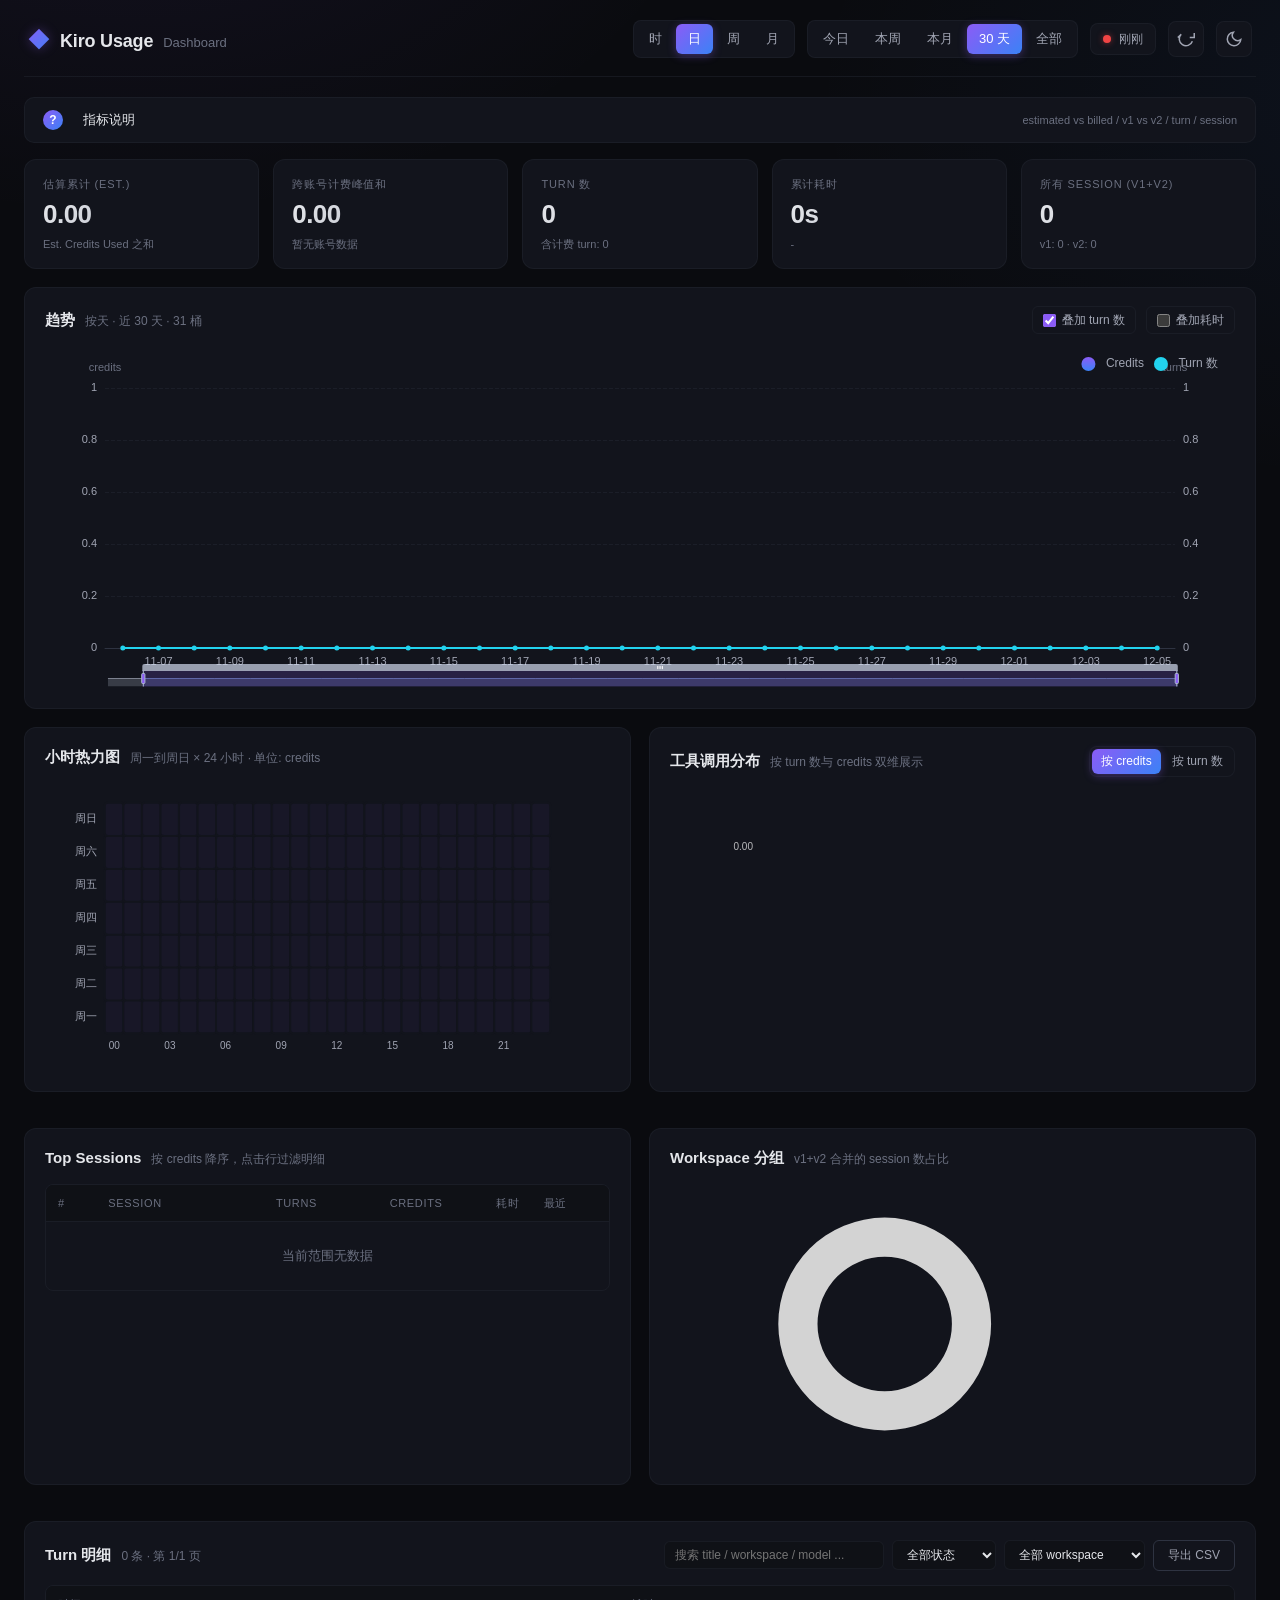
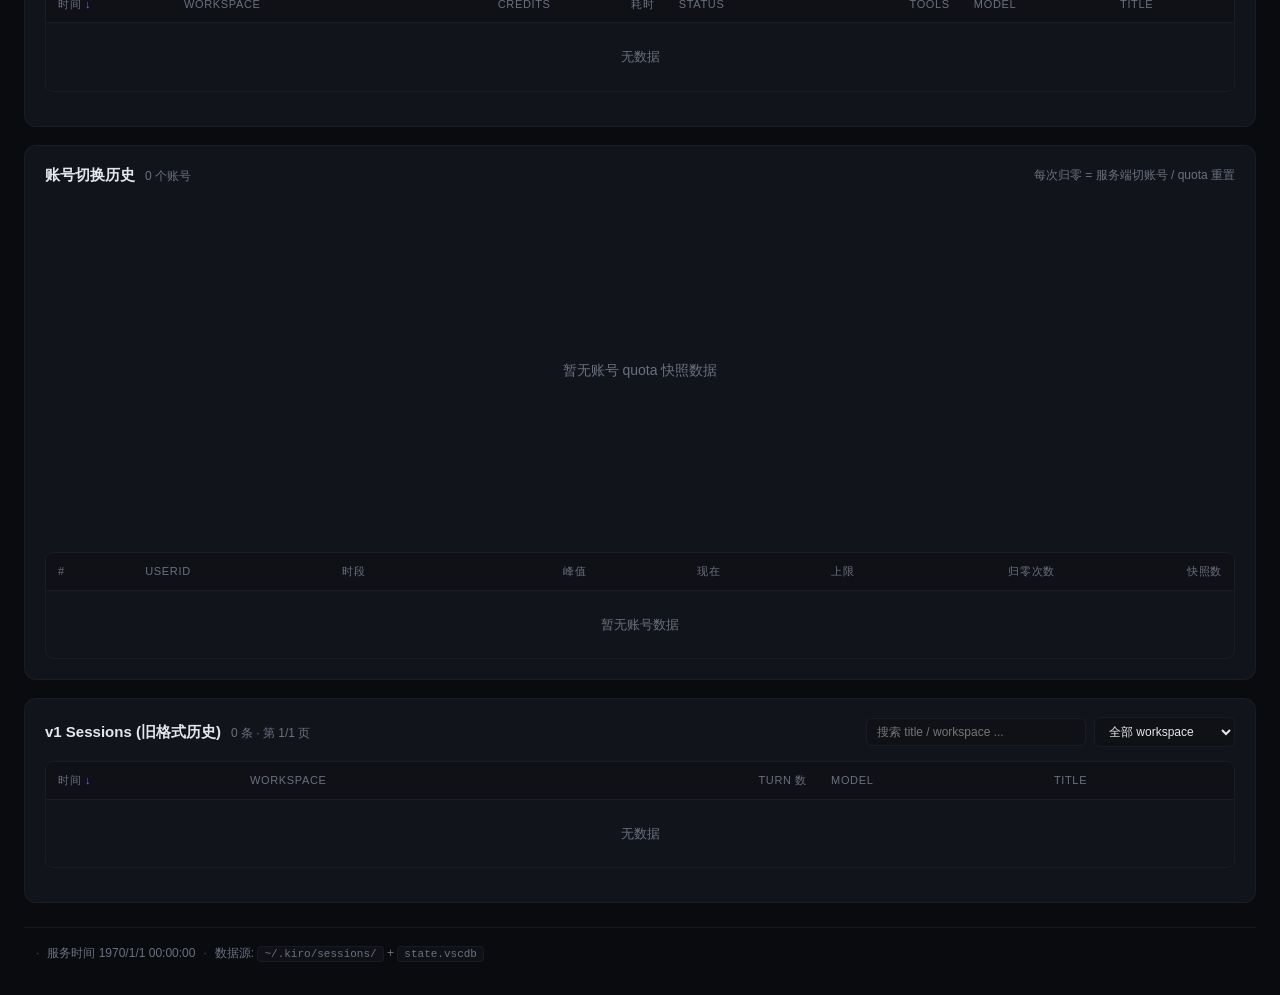
==== ui/index.html @ 7642a9c2 "feat: add Rust + Tauri v2 desktop version src-tauri/: full Rust implementation. 3 scanners (v2_turns" ====
<!DOCTYPE html>
<html lang="zh-CN" data-theme="dark">
<head>
  <meta charset="UTF-8" />
  <meta name="viewport" content="width=device-width, initial-scale=1.0" />
  <title>Kiro Usage Dashboard</title>
  <link rel="stylesheet" href="style.css" />
  <!-- ECharts 从本地加载（打包后跟随 exe 分发，完全离线可用） -->
  <script src="echarts.min.js"></script>
</head>
<body>

<!-- ============ 顶部工具栏 ============ -->
<header class="topbar">
  <div class="brand">
    <span class="brand-logo">◆</span>
    <span class="brand-title">Kiro Usage</span>
    <span class="brand-sub">Dashboard</span>
  </div>

  <div class="topbar-controls">
    <!-- 时间粒度 -->
    <div class="seg" role="tablist" aria-label="时间粒度">
      <button class="seg-btn" data-gran="hour">时</button>
      <button class="seg-btn active" data-gran="day">日</button>
      <button class="seg-btn" data-gran="week">周</button>
      <button class="seg-btn" data-gran="month">月</button>
    </div>

    <!-- 时间范围 -->
    <div class="seg" role="tablist" aria-label="时间范围">
      <button class="seg-btn" data-range="today">今日</button>
      <button class="seg-btn" data-range="week">本周</button>
      <button class="seg-btn" data-range="month">本月</button>
      <button class="seg-btn active" data-range="30d">30 天</button>
      <button class="seg-btn" data-range="all">全部</button>
    </div>

    <!-- 实时状态 -->
    <div class="live-indicator" id="live-indicator" title="服务在实时刷新数据">
      <span class="live-dot"></span>
      <span class="live-text" id="live-text">刚刚</span>
    </div>

    <button class="icon-btn" id="btn-refresh" title="立即刷新">
      <svg viewBox="0 0 24 24" width="18" height="18" fill="none" stroke="currentColor" stroke-width="2">
        <polyline points="23 4 23 10 17 10"></polyline>
        <path d="M20.49 15A9 9 0 1 1 5.64 5.64L1 10"></path>
      </svg>
    </button>

    <button class="icon-btn" id="btn-theme" title="切换主题">
      <svg viewBox="0 0 24 24" width="18" height="18" fill="none" stroke="currentColor" stroke-width="2">
        <path d="M21 12.79A9 9 0 1 1 11.21 3 7 7 0 0 0 21 12.79z"></path>
      </svg>
    </button>
  </div>
</header>

<!-- 全局筛选提示条：点击图表联动时显示 -->
<div class="filter-bar hidden" id="filter-bar">
  <span class="filter-label">已筛选：</span>
  <span class="filter-value" id="filter-value"></span>
  <button class="filter-clear" id="filter-clear">清除</button>
</div>

<!-- ============ 指标说明（可折叠）============ -->
<details class="glossary">
  <summary>
    <span>指标说明</span>
    <span class="glossary-hint">estimated vs billed / v1 vs v2 / turn / session</span>
  </summary>
  <div class="glossary-body">
    <div class="glossary-item">
      <b>估算累计 (Est.)</b>
      <span>本地会话文件里 <code>usage_summary</code> 事件的累加，即 Kiro 每次响应结束报的 <code>Est. Credits Used</code> 之和。反映提交给 Kiro 的工作量原始估价（未折算）。</span>
    </div>
    <div class="glossary-item">
      <b>跨账号计费峰值和</b>
      <span>本地日志里 quota 接口返回的 <code>currentUsage</code>，按账号分组取历史峰值再求和。反映服务端已折算的实际扣费（跨所有账号）。</span>
    </div>
    <div class="glossary-item">
      <b>Turn 与 Session</b>
      <span>一次"提问 → 响应完成"为一个 turn；一个会话（左侧栏页签）由若干 turn 组成。v1 是旧格式历史会话（无 credits），v2 是新格式（每 turn 含 credits）。</span>
    </div>
    <div class="glossary-item">
      <b>账号归零/重置</b>
      <span>quota 折线图上 <code>currentUsage</code> 断崖式下跌——服务端切换了账号或月度重置。</span>
    </div>
  </div>
</details>

<!-- ============ KPI 指标条 ============ -->
<section class="kpi-row">
  <div class="kpi-card" title="所有 turn 的 Est. Credits Used 累加。未折算的原始估价。">
    <div class="kpi-label">估算累计 (Est.)</div>
    <div class="kpi-value" id="kpi-est">-</div>
    <div class="kpi-hint">Est. Credits Used 之和</div>
  </div>
  <div class="kpi-card" title="每个账号历史 currentUsage 峰值之和。服务端已折算的实际扣费。">
    <div class="kpi-label">跨账号计费峰值和</div>
    <div class="kpi-value" id="kpi-cross-peak">-</div>
    <div class="kpi-hint" id="kpi-cross-peak-hint">已折算实际扣费</div>
  </div>
  <div class="kpi-card" title="一次完整&quot;提问 → 响应完成&quot; = 一个 turn。">
    <div class="kpi-label">Turn 数</div>
    <div class="kpi-value" id="kpi-turns">-</div>
    <div class="kpi-hint" id="kpi-turns-hint">含计费 turn 数</div>
  </div>
  <div class="kpi-card" title="所有 turn 的 Elapsed time 累加。">
    <div class="kpi-label">累计耗时</div>
    <div class="kpi-value" id="kpi-elapsed">-</div>
    <div class="kpi-hint" id="kpi-elapsed-hint">平均每 turn</div>
  </div>
  <div class="kpi-card" title="v1 (旧格式) + v2 (新格式) 的 session 总数。">
    <div class="kpi-label">所有 Session (v1+v2)</div>
    <div class="kpi-value" id="kpi-all-sessions">-</div>
    <div class="kpi-hint" id="kpi-all-sessions-hint">跨所有账号与项目</div>
  </div>
</section>

<!-- ============ 主趋势图 ============ -->
<section class="panel">
  <div class="panel-header">
    <div class="panel-title">
      趋势
      <span class="panel-sub" id="trend-sub">按天 · 近 30 天</span>
    </div>
    <div class="panel-actions">
      <label class="chk">
        <input type="checkbox" id="trend-show-turns" checked />
        <span>叠加 turn 数</span>
      </label>
      <label class="chk">
        <input type="checkbox" id="trend-show-elapsed" />
        <span>叠加耗时</span>
      </label>
    </div>
  </div>
  <div class="chart-box chart-tall" id="chart-trend"></div>
</section>

<!-- ============ 热力图 + Treemap ============ -->
<section class="grid-2">
  <div class="panel">
    <div class="panel-header">
      <div class="panel-title">
        小时热力图
        <span class="panel-sub">周一到周日 × 24 小时 · 单位: credits</span>
      </div>
    </div>
    <div class="chart-box chart-mid" id="chart-heatmap"></div>
  </div>

  <div class="panel">
    <div class="panel-header">
      <div class="panel-title">
        工具调用分布
        <span class="panel-sub">按 turn 数与 credits 双维展示</span>
      </div>
      <div class="panel-actions">
        <div class="seg mini" role="tablist" aria-label="工具排序维度">
          <button class="seg-btn active" data-tool-metric="credits">按 credits</button>
          <button class="seg-btn" data-tool-metric="count">按 turn 数</button>
        </div>
      </div>
    </div>
    <div class="chart-box chart-mid" id="chart-tools"></div>
  </div>
</section>

<!-- ============ Top Sessions + Workspace ============ -->
<section class="grid-2">
  <div class="panel">
    <div class="panel-header">
      <div class="panel-title">
        Top Sessions
        <span class="panel-sub">按 credits 降序，点击行过滤明细</span>
      </div>
    </div>
    <div class="table-wrap">
      <table class="data-table" id="top-sessions-table">
        <thead>
          <tr>
            <th>#</th>
            <th>Session</th>
            <th class="num">turns</th>
            <th class="num">credits</th>
            <th class="num">耗时</th>
            <th>最近</th>
          </tr>
        </thead>
        <tbody></tbody>
      </table>
    </div>
  </div>

  <div class="panel">
    <div class="panel-header">
      <div class="panel-title">
        Workspace 分组
        <span class="panel-sub">v1+v2 合并的 session 数占比</span>
      </div>
    </div>
    <div class="chart-box chart-mid" id="chart-workspace"></div>
  </div>
</section>

<!-- ============ 明细表 ============ -->
<section class="panel">
  <div class="panel-header">
    <div class="panel-title">
      Turn 明细
      <span class="panel-sub" id="detail-sub">- 条</span>
    </div>
    <div class="panel-actions detail-controls">
      <input type="search" class="search-input" id="detail-search"
             placeholder="搜索 title / workspace / model ..." />
      <select class="select" id="detail-status">
        <option value="">全部状态</option>
        <option value="success">success</option>
        <option value="aborted">aborted</option>
        <option value="failed">failed</option>
      </select>
      <select class="select" id="detail-workspace">
        <option value="">全部 workspace</option>
      </select>
      <button class="btn" id="btn-export-csv">导出 CSV</button>
    </div>
  </div>
  <div class="table-wrap detail-table-wrap">
    <table class="data-table detail-table" id="detail-table">
      <thead>
        <tr>
          <th data-sort="t">时间</th>
          <th data-sort="ws">workspace</th>
          <th class="num" data-sort="c">credits</th>
          <th class="num" data-sort="e">耗时</th>
          <th data-sort="s">status</th>
          <th class="num" data-sort="tools">tools</th>
          <th data-sort="model">model</th>
          <th data-sort="title">title</th>
        </tr>
      </thead>
      <tbody></tbody>
    </table>
  </div>
  <div class="pager" id="detail-pager"></div>
</section>

<!-- ============ 账号切换历史 ============ -->
<section class="panel">
  <div class="panel-header">
    <div class="panel-title">
      账号切换历史
      <span class="panel-sub" id="accounts-sub">- 个账号</span>
    </div>
    <div class="panel-actions">
      <span class="panel-hint" style="color:var(--fg-mute);font-size:12px">
        每次归零 = 服务端切账号 / quota 重置
      </span>
    </div>
  </div>
  <div class="chart-box chart-tall" id="chart-accounts"></div>
  <div class="table-wrap" style="margin-top:12px">
    <table class="data-table" id="accounts-table">
      <thead>
        <tr>
          <th>#</th>
          <th>userId</th>
          <th>时段</th>
          <th class="num">峰值</th>
          <th class="num">现在</th>
          <th class="num">上限</th>
          <th class="num">归零次数</th>
          <th class="num">快照数</th>
        </tr>
      </thead>
      <tbody></tbody>
    </table>
  </div>
</section>

<!-- ============ v1 Sessions (旧格式历史) ============ -->
<section class="panel">
  <div class="panel-header">
    <div class="panel-title">
      v1 Sessions (旧格式历史)
      <span class="panel-sub" id="v1-sub">- 条</span>
    </div>
    <div class="panel-actions detail-controls">
      <input type="search" class="search-input" id="v1-search"
             placeholder="搜索 title / workspace ..." />
      <select class="select" id="v1-workspace-filter">
        <option value="">全部 workspace</option>
      </select>
    </div>
  </div>
  <div class="table-wrap detail-table-wrap">
    <table class="data-table detail-table" id="v1-table">
      <thead>
        <tr>
          <th data-sort="t">时间</th>
          <th data-sort="workspace">workspace</th>
          <th class="num" data-sort="turn_count">turn 数</th>
          <th data-sort="model">model</th>
          <th data-sort="title">title</th>
        </tr>
      </thead>
      <tbody></tbody>
    </table>
  </div>
  <div class="pager" id="v1-pager"></div>
</section>

<!-- ============ 页脚 ============ -->
<footer class="footer">
  <span id="footer-scan">-</span>
  <span class="dot">·</span>
  <span id="footer-server">-</span>
  <span class="dot">·</span>
  <span>数据源: <code>~/.kiro/sessions/</code> + <code>state.vscdb</code></span>
</footer>

<!-- 加载失败提示（ECharts 加载失败时显示） -->
<div class="toast toast-error hidden" id="load-error">
  ECharts 未加载。请确认 <code>echarts.min.js</code> 与 <code>index.html</code> 在同一目录。
</div>

<script src="app.js"></script>
</body>
</html>
---- ui/style.css ----
/* ============================================================
   Kiro Usage Dashboard 样式
   设计参考：Vercel Analytics / Linear / shadcn。
   暗色为主，亮色由 [data-theme="light"] 切换。
   ============================================================ */

/* ---------- CSS 变量：暗色（默认） ---------- */
:root,
[data-theme="dark"] {
  --bg:            #0a0b0f;
  --bg-2:          #0f1116;
  --card:          #12141c;
  --card-hover:    #171a24;
  --border:        #23273180;
  --border-strong: #2e3341;

  --fg:            #e5e7eb;
  --fg-dim:        #a1a5b3;
  --fg-mute:       #6b7080;

  --accent:        #8b5cf6;  /* violet-500 */
  --accent-2:      #3b82f6;  /* blue-500  */
  --accent-glow:   rgba(139, 92, 246, 0.35);

  --success:       #22c55e;
  --warning:       #f59e0b;
  --danger:        #ef4444;

  --bar-grad-1:    #8b5cf6;
  --bar-grad-2:    #3b82f6;
  --bar-grad-hi:   #a78bfa;

  --shadow-sm:     0 1px 2px rgba(0,0,0,.35);
  --shadow-md:     0 8px 24px rgba(0,0,0,.28);

  color-scheme: dark;
}

/* ---------- CSS 变量：亮色 ---------- */
[data-theme="light"] {
  --bg:            #f7f8fa;
  --bg-2:          #ffffff;
  --card:          #ffffff;
  --card-hover:    #f4f5f8;
  --border:        #e6e8ee;
  --border-strong: #d5d8e1;

  --fg:            #14161c;
  --fg-dim:        #4b5162;
  --fg-mute:       #8a909e;

  --accent:        #7c3aed;
  --accent-2:      #2563eb;
  --accent-glow:   rgba(124, 58, 237, 0.20);

  --bar-grad-1:    #7c3aed;
  --bar-grad-2:    #2563eb;
  --bar-grad-hi:   #a78bfa;

  --shadow-sm:     0 1px 2px rgba(15,23,42,.06);
  --shadow-md:     0 8px 24px rgba(15,23,42,.08);

  color-scheme: light;
}

/* ---------- 基础 ---------- */
* {
  box-sizing: border-box;
}

html, body {
  margin: 0;
  padding: 0;
  background: var(--bg);
  color: var(--fg);
  font-family: 'Inter', -apple-system, BlinkMacSystemFont, 'Segoe UI',
               'Helvetica Neue', Arial, 'PingFang SC', 'Microsoft YaHei', sans-serif;
  font-size: 14px;
  line-height: 1.5;
  -webkit-font-smoothing: antialiased;
  -moz-osx-font-smoothing: grayscale;
}

body {
  min-height: 100vh;
  padding: 0 24px 32px;
  transition: background .3s ease, color .3s ease;
}

/* 暗色下的柔光背景 */
[data-theme="dark"] body {
  background-image:
    radial-gradient(1200px 800px at 10% -20%, rgba(139,92,246,.08), transparent 50%),
    radial-gradient(1200px 800px at 110% 10%, rgba(59,130,246,.06), transparent 50%);
  background-attachment: fixed;
}

code {
  font-family: 'JetBrains Mono', ui-monospace, 'SF Mono', Menlo, Consolas, monospace;
  font-size: 0.9em;
  background: var(--bg-2);
  padding: 1px 6px;
  border-radius: 4px;
  border: 1px solid var(--border);
}

button {
  font-family: inherit;
  cursor: pointer;
}

.hidden { display: none !important; }

/* ---------- 顶部工具栏 ---------- */
.topbar {
  display: flex;
  align-items: center;
  justify-content: space-between;
  gap: 16px;
  padding: 20px 4px 18px;
  border-bottom: 1px solid var(--border);
  margin-bottom: 20px;
  flex-wrap: wrap;
}

.brand {
  display: flex;
  align-items: baseline;
  gap: 10px;
}
.brand-logo {
  font-size: 22px;
  background: linear-gradient(135deg, var(--accent), var(--accent-2));
  -webkit-background-clip: text;
  background-clip: text;
  color: transparent;
  filter: drop-shadow(0 0 6px var(--accent-glow));
}
.brand-title {
  font-size: 18px;
  font-weight: 700;
  letter-spacing: -0.01em;
}
.brand-sub {
  color: var(--fg-mute);
  font-size: 13px;
}

.topbar-controls {
  display: flex;
  align-items: center;
  gap: 12px;
  flex-wrap: wrap;
}

/* segmented control */
.seg {
  display: inline-flex;
  background: var(--card);
  border: 1px solid var(--border);
  border-radius: 8px;
  padding: 3px;
  gap: 2px;
}
.seg.mini { padding: 2px; }
.seg-btn {
  border: 0;
  background: transparent;
  color: var(--fg-dim);
  padding: 6px 12px;
  border-radius: 6px;
  font-size: 13px;
  font-weight: 500;
  transition: color .15s, background .15s;
}
.seg.mini .seg-btn {
  padding: 4px 9px;
  font-size: 12px;
}
.seg-btn:hover { color: var(--fg); }
.seg-btn.active {
  background: linear-gradient(135deg, var(--accent), var(--accent-2));
  color: #fff;
  box-shadow: 0 2px 8px var(--accent-glow);
}

/* 实时指示器 */
.live-indicator {
  display: inline-flex;
  align-items: center;
  gap: 8px;
  padding: 6px 12px;
  background: var(--card);
  border: 1px solid var(--border);
  border-radius: 8px;
  font-size: 12px;
  color: var(--fg-dim);
}
.live-dot {
  width: 8px; height: 8px; border-radius: 50%;
  background: var(--success);
  box-shadow: 0 0 8px rgba(34,197,94,.6);
  animation: pulse 2s infinite;
}
.live-indicator.stale .live-dot {
  background: var(--warning);
  box-shadow: 0 0 6px rgba(245,158,11,.5);
}
.live-indicator.error .live-dot {
  background: var(--danger);
  box-shadow: 0 0 6px rgba(239,68,68,.5);
  animation: none;
}
@keyframes pulse {
  0%, 100% { opacity: 1; }
  50%      { opacity: 0.5; }
}

/* 图标按钮 */
.icon-btn {
  width: 36px; height: 36px;
  display: inline-flex;
  align-items: center;
  justify-content: center;
  background: var(--card);
  border: 1px solid var(--border);
  border-radius: 8px;
  color: var(--fg-dim);
  transition: color .15s, border-color .15s, background .15s;
}
.icon-btn:hover {
  color: var(--fg);
  border-color: var(--border-strong);
  background: var(--card-hover);
}

/* ---------- 术语说明（可折叠） ---------- */
.glossary {
  background: var(--card);
  border: 1px solid var(--border);
  border-radius: 10px;
  margin-bottom: 16px;
  overflow: hidden;
  transition: border-color .2s;
}
.glossary:hover { border-color: var(--border-strong); }
.glossary summary {
  padding: 12px 18px;
  cursor: pointer;
  display: flex;
  align-items: center;
  justify-content: space-between;
  gap: 12px;
  list-style: none;
  color: var(--fg-dim);
  font-size: 13px;
  user-select: none;
}
.glossary summary::-webkit-details-marker { display: none; }
.glossary summary::before {
  content: '?';
  display: inline-flex;
  align-items: center;
  justify-content: center;
  width: 20px; height: 20px;
  border-radius: 50%;
  background: linear-gradient(135deg, var(--accent), var(--accent-2));
  color: #fff;
  font-size: 12px;
  font-weight: 700;
  margin-right: 8px;
  flex-shrink: 0;
}
.glossary summary > span:first-child {
  color: var(--fg);
  font-weight: 500;
}
.glossary-hint {
  color: var(--fg-mute);
  font-size: 11px;
  margin-left: auto;
}
.glossary[open] summary { border-bottom: 1px solid var(--border); }
.glossary-body {
  padding: 16px 20px;
  display: grid;
  grid-template-columns: repeat(auto-fit, minmax(340px, 1fr));
  gap: 14px 20px;
}
.glossary-item {
  display: flex;
  flex-direction: column;
  gap: 4px;
  font-size: 12.5px;
  line-height: 1.55;
}
.glossary-item b {
  color: var(--fg);
  font-size: 13px;
  font-weight: 600;
}
.glossary-item span {
  color: var(--fg-dim);
}
.glossary-item code {
  font-size: 11px;
  padding: 0 4px;
}

/* ---------- 筛选提示条 ---------- */
.filter-bar {
  display: flex;
  align-items: center;
  gap: 10px;
  padding: 10px 16px;
  background: linear-gradient(135deg, rgba(139,92,246,.10), rgba(59,130,246,.06));
  border: 1px solid var(--border);
  border-radius: 8px;
  margin-bottom: 16px;
}
.filter-label {
  color: var(--fg-mute);
  font-size: 12px;
  text-transform: uppercase;
  letter-spacing: 0.06em;
}
.filter-value {
  color: var(--fg);
  font-weight: 500;
}
.filter-clear {
  margin-left: auto;
  border: 1px solid var(--border-strong);
  background: transparent;
  color: var(--fg-dim);
  padding: 4px 10px;
  border-radius: 6px;
  font-size: 12px;
  transition: color .15s, border-color .15s;
}
.filter-clear:hover { color: var(--fg); border-color: var(--accent); }

/* ---------- KPI 卡片 ---------- */
.kpi-row {
  display: grid;
  grid-template-columns: repeat(auto-fit, minmax(180px, 1fr));
  gap: 14px;
  margin-bottom: 18px;
}

.kpi-card {
  background: var(--card);
  border: 1px solid var(--border);
  border-radius: 12px;
  padding: 16px 18px;
  transition: border-color .2s, transform .2s;
  position: relative;
  overflow: hidden;
}
.kpi-card:hover {
  border-color: var(--border-strong);
  transform: translateY(-1px);
}
.kpi-card::before {
  content: '';
  position: absolute;
  top: 0; left: 0; right: 0;
  height: 2px;
  background: linear-gradient(90deg, transparent, var(--accent), transparent);
  opacity: 0;
  transition: opacity .3s;
}
.kpi-card:hover::before { opacity: 1; }

.kpi-label {
  color: var(--fg-mute);
  font-size: 11px;
  font-weight: 500;
  text-transform: uppercase;
  letter-spacing: 0.08em;
  margin-bottom: 6px;
}
.kpi-value {
  font-size: 26px;
  font-weight: 700;
  letter-spacing: -0.02em;
  font-variant-numeric: tabular-nums;
  line-height: 1.2;
  background: linear-gradient(135deg, var(--fg), var(--fg-dim));
  -webkit-background-clip: text;
  background-clip: text;
  color: transparent;
}
.kpi-hint {
  color: var(--fg-mute);
  font-size: 11px;
  margin-top: 6px;
}

/* 配额卡片：环形 */
.kpi-quota-body {
  display: flex;
  align-items: center;
  gap: 12px;
}
.quota-ring {
  width: 48px; height: 48px;
  border-radius: 50%;
  background: conic-gradient(var(--accent) 0%, var(--bg-2) 0%);
  display: grid;
  place-items: center;
  position: relative;
  flex-shrink: 0;
  transition: background .5s ease;
}
.quota-ring::after {
  content: '';
  position: absolute;
  inset: 5px;
  border-radius: 50%;
  background: var(--card);
}
.quota-text {
  flex: 1;
  min-width: 0;
}
.quota-percent {
  font-size: 20px;
  font-weight: 700;
  font-variant-numeric: tabular-nums;
  color: var(--fg);
}
.quota-detail {
  font-size: 11px;
  color: var(--fg-mute);
  margin-top: 2px;
  white-space: nowrap;
  overflow: hidden;
  text-overflow: ellipsis;
}

/* ---------- 通用 panel ---------- */
.panel {
  background: var(--card);
  border: 1px solid var(--border);
  border-radius: 12px;
  padding: 18px 20px 20px;
  margin-bottom: 18px;
  transition: border-color .2s;
}
.panel:hover { border-color: var(--border-strong); }

.panel-header {
  display: flex;
  align-items: center;
  justify-content: space-between;
  gap: 12px;
  margin-bottom: 14px;
  flex-wrap: wrap;
}

.panel-title {
  font-size: 15px;
  font-weight: 600;
  color: var(--fg);
  display: flex;
  align-items: baseline;
  gap: 10px;
}
.panel-sub {
  color: var(--fg-mute);
  font-size: 12px;
  font-weight: 400;
}

.panel-actions {
  display: flex;
  align-items: center;
  gap: 10px;
  flex-wrap: wrap;
}

/* checkbox 样式 */
.chk {
  display: inline-flex;
  align-items: center;
  gap: 6px;
  color: var(--fg-dim);
  font-size: 12px;
  cursor: pointer;
  user-select: none;
  padding: 4px 10px;
  border: 1px solid var(--border);
  border-radius: 6px;
  transition: color .15s, border-color .15s;
}
.chk:hover { color: var(--fg); border-color: var(--border-strong); }
.chk input[type=checkbox] {
  width: 13px; height: 13px;
  accent-color: var(--accent);
  margin: 0;
}

/* 图表容器 */
.chart-box {
  width: 100%;
  min-height: 200px;
}
.chart-tall { height: 340px; }
.chart-mid  { height: 280px; }

/* 两列栅格 */
.grid-2 {
  display: grid;
  grid-template-columns: 1fr 1fr;
  gap: 18px;
  margin-bottom: 18px;
}

/* ---------- 表格 ---------- */
.table-wrap {
  overflow-x: auto;
  border-radius: 8px;
  border: 1px solid var(--border);
}
.detail-table-wrap {
  max-height: 500px;
  overflow-y: auto;
}

.data-table {
  width: 100%;
  border-collapse: collapse;
  font-size: 13px;
}
.data-table thead th {
  position: sticky;
  top: 0;
  background: var(--bg-2);
  color: var(--fg-mute);
  font-weight: 500;
  font-size: 11px;
  text-transform: uppercase;
  letter-spacing: 0.06em;
  text-align: left;
  padding: 10px 12px;
  border-bottom: 1px solid var(--border);
  white-space: nowrap;
  cursor: default;
  user-select: none;
}
.data-table thead th[data-sort] { cursor: pointer; }
.data-table thead th[data-sort]:hover { color: var(--fg); }
.data-table thead th.sort-asc::after  { content: ' ↑'; color: var(--accent); }
.data-table thead th.sort-desc::after { content: ' ↓'; color: var(--accent); }
.data-table thead th.num  { text-align: right; }

.data-table tbody td {
  padding: 9px 12px;
  border-bottom: 1px solid var(--border);
  color: var(--fg);
  vertical-align: middle;
  white-space: nowrap;
  overflow: hidden;
  text-overflow: ellipsis;
  max-width: 320px;
}
.data-table tbody td.num {
  text-align: right;
  font-variant-numeric: tabular-nums;
}
.data-table tbody tr {
  transition: background .12s;
}
.data-table tbody tr:hover {
  background: var(--card-hover);
}
.data-table tbody tr.clickable { cursor: pointer; }
.data-table tbody tr:last-child td { border-bottom: 0; }

/* 状态徽章 */
.badge {
  display: inline-block;
  padding: 2px 8px;
  border-radius: 999px;
  font-size: 11px;
  font-weight: 500;
  letter-spacing: 0.02em;
}
.badge-success { background: rgba(34,197,94,.14); color: var(--success); }
.badge-aborted { background: rgba(245,158,11,.14); color: var(--warning); }
.badge-failed  { background: rgba(239,68,68,.14); color: var(--danger); }
.badge-unknown { background: rgba(107,114,128,.18); color: var(--fg-mute); }

/* ---------- 明细控制条 ---------- */
.detail-controls {
  gap: 8px;
}
.search-input,
.select {
  background: var(--bg-2);
  border: 1px solid var(--border);
  color: var(--fg);
  padding: 6px 10px;
  border-radius: 6px;
  font-size: 12px;
  font-family: inherit;
  outline: none;
  transition: border-color .15s;
}
.search-input { min-width: 220px; }
.search-input:focus,
.select:focus { border-color: var(--accent); }
.select {
  cursor: pointer;
  padding-right: 24px;
}

.btn {
  border: 1px solid var(--border-strong);
  background: transparent;
  color: var(--fg-dim);
  padding: 6px 14px;
  border-radius: 6px;
  font-size: 12px;
  font-weight: 500;
  transition: color .15s, border-color .15s, background .15s;
}
.btn:hover {
  color: var(--fg);
  border-color: var(--accent);
  background: var(--card-hover);
}
.btn-primary {
  background: linear-gradient(135deg, var(--accent), var(--accent-2));
  border-color: transparent;
  color: #fff;
}
.btn-primary:hover { color: #fff; opacity: .9; }

/* ---------- 分页 ---------- */
.pager {
  display: flex;
  align-items: center;
  justify-content: center;
  gap: 6px;
  margin-top: 14px;
  flex-wrap: wrap;
}
.pager button {
  min-width: 32px;
  height: 30px;
  padding: 0 8px;
  border: 1px solid var(--border);
  background: var(--card);
  color: var(--fg-dim);
  border-radius: 6px;
  font-size: 12px;
  transition: color .15s, border-color .15s;
}
.pager button:hover:not(:disabled) {
  color: var(--fg);
  border-color: var(--border-strong);
}
.pager button.active {
  background: linear-gradient(135deg, var(--accent), var(--accent-2));
  color: #fff;
  border-color: transparent;
}
.pager button:disabled {
  opacity: 0.4;
  cursor: not-allowed;
}
.pager .info {
  color: var(--fg-mute);
  font-size: 12px;
  padding: 0 10px;
  font-variant-numeric: tabular-nums;
}

/* ---------- 页脚 ---------- */
.footer {
  margin-top: 24px;
  padding: 16px 4px 0;
  border-top: 1px solid var(--border);
  color: var(--fg-mute);
  font-size: 12px;
  display: flex;
  gap: 8px;
  align-items: center;
  flex-wrap: wrap;
}
.footer .dot { color: var(--fg-mute); opacity: .6; }
.footer code { font-size: 11px; }

/* ---------- Toast ---------- */
.toast {
  position: fixed;
  right: 20px;
  bottom: 20px;
  padding: 12px 16px;
  border-radius: 8px;
  box-shadow: var(--shadow-md);
  font-size: 13px;
  max-width: 400px;
  z-index: 1000;
}
.toast-error {
  background: rgba(239,68,68,.15);
  border: 1px solid rgba(239,68,68,.4);
  color: var(--fg);
}

/* ---------- 响应式 ---------- */
@media (max-width: 900px) {
  body { padding: 0 12px 24px; }
  .grid-2 { grid-template-columns: 1fr; }
  .chart-tall { height: 280px; }
  .chart-mid { height: 240px; }
  .topbar { flex-direction: column; align-items: stretch; }
  .topbar-controls { justify-content: flex-start; }
}
@media (max-width: 600px) {
  .search-input { min-width: 140px; }
}

/* ---------- 滚动条美化（webkit） ---------- */
::-webkit-scrollbar {
  width: 10px;
  height: 10px;
}
::-webkit-scrollbar-track {
  background: transparent;
}
::-webkit-scrollbar-thumb {
  background: var(--border-strong);
  border-radius: 5px;
  border: 2px solid var(--bg);
}
::-webkit-scrollbar-thumb:hover {
  background: var(--fg-mute);
}
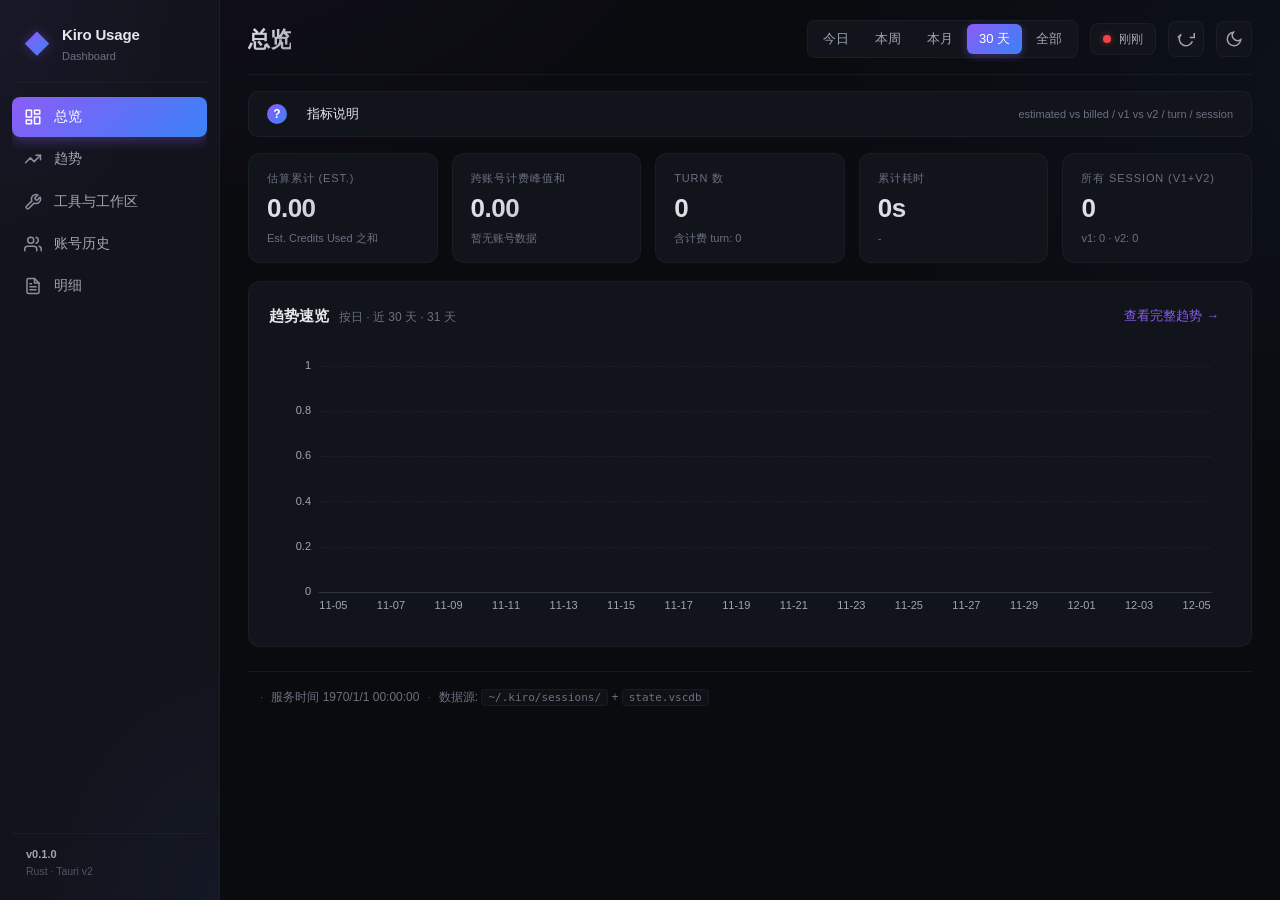
==== commit 4407e4d1: "feat(ui): 左侧导航 + 5 视图重构 + 修 Tauri v2 invoke 问题 - 修复 withGlobalTauri 未开导致 exe 打开数据全 0 (KPI 全 0/图表空白/服" ====
--- a/ui/index.html
+++ b/ui/index.html
@@ -10,317 +10,425 @@
 </head>
 <body>
 
-<!-- ============ 顶部工具栏 ============ -->
-<header class="topbar">
-  <div class="brand">
-    <span class="brand-logo">◆</span>
-    <span class="brand-title">Kiro Usage</span>
-    <span class="brand-sub">Dashboard</span>
-  </div>
-
-  <div class="topbar-controls">
-    <!-- 时间粒度 -->
-    <div class="seg" role="tablist" aria-label="时间粒度">
-      <button class="seg-btn" data-gran="hour">时</button>
-      <button class="seg-btn active" data-gran="day">日</button>
-      <button class="seg-btn" data-gran="week">周</button>
-      <button class="seg-btn" data-gran="month">月</button>
-    </div>
-
-    <!-- 时间范围 -->
-    <div class="seg" role="tablist" aria-label="时间范围">
-      <button class="seg-btn" data-range="today">今日</button>
-      <button class="seg-btn" data-range="week">本周</button>
-      <button class="seg-btn" data-range="month">本月</button>
-      <button class="seg-btn active" data-range="30d">30 天</button>
-      <button class="seg-btn" data-range="all">全部</button>
-    </div>
-
-    <!-- 实时状态 -->
-    <div class="live-indicator" id="live-indicator" title="服务在实时刷新数据">
-      <span class="live-dot"></span>
-      <span class="live-text" id="live-text">刚刚</span>
-    </div>
-
-    <button class="icon-btn" id="btn-refresh" title="立即刷新">
-      <svg viewBox="0 0 24 24" width="18" height="18" fill="none" stroke="currentColor" stroke-width="2">
-        <polyline points="23 4 23 10 17 10"></polyline>
-        <path d="M20.49 15A9 9 0 1 1 5.64 5.64L1 10"></path>
-      </svg>
-    </button>
-
-    <button class="icon-btn" id="btn-theme" title="切换主题">
-      <svg viewBox="0 0 24 24" width="18" height="18" fill="none" stroke="currentColor" stroke-width="2">
-        <path d="M21 12.79A9 9 0 1 1 11.21 3 7 7 0 0 0 21 12.79z"></path>
-      </svg>
-    </button>
-  </div>
-</header>
-
-<!-- 全局筛选提示条：点击图表联动时显示 -->
-<div class="filter-bar hidden" id="filter-bar">
-  <span class="filter-label">已筛选：</span>
-  <span class="filter-value" id="filter-value"></span>
-  <button class="filter-clear" id="filter-clear">清除</button>
-</div>
-
-<!-- ============ 指标说明（可折叠）============ -->
-<details class="glossary">
-  <summary>
-    <span>指标说明</span>
-    <span class="glossary-hint">estimated vs billed / v1 vs v2 / turn / session</span>
-  </summary>
-  <div class="glossary-body">
-    <div class="glossary-item">
-      <b>估算累计 (Est.)</b>
-      <span>本地会话文件里 <code>usage_summary</code> 事件的累加，即 Kiro 每次响应结束报的 <code>Est. Credits Used</code> 之和。反映提交给 Kiro 的工作量原始估价（未折算）。</span>
-    </div>
-    <div class="glossary-item">
-      <b>跨账号计费峰值和</b>
-      <span>本地日志里 quota 接口返回的 <code>currentUsage</code>，按账号分组取历史峰值再求和。反映服务端已折算的实际扣费（跨所有账号）。</span>
-    </div>
-    <div class="glossary-item">
-      <b>Turn 与 Session</b>
-      <span>一次"提问 → 响应完成"为一个 turn；一个会话（左侧栏页签）由若干 turn 组成。v1 是旧格式历史会话（无 credits），v2 是新格式（每 turn 含 credits）。</span>
-    </div>
-    <div class="glossary-item">
-      <b>账号归零/重置</b>
-      <span>quota 折线图上 <code>currentUsage</code> 断崖式下跌——服务端切换了账号或月度重置。</span>
-    </div>
-  </div>
-</details>
-
-<!-- ============ KPI 指标条 ============ -->
-<section class="kpi-row">
-  <div class="kpi-card" title="所有 turn 的 Est. Credits Used 累加。未折算的原始估价。">
-    <div class="kpi-label">估算累计 (Est.)</div>
-    <div class="kpi-value" id="kpi-est">-</div>
-    <div class="kpi-hint">Est. Credits Used 之和</div>
-  </div>
-  <div class="kpi-card" title="每个账号历史 currentUsage 峰值之和。服务端已折算的实际扣费。">
-    <div class="kpi-label">跨账号计费峰值和</div>
-    <div class="kpi-value" id="kpi-cross-peak">-</div>
-    <div class="kpi-hint" id="kpi-cross-peak-hint">已折算实际扣费</div>
-  </div>
-  <div class="kpi-card" title="一次完整&quot;提问 → 响应完成&quot; = 一个 turn。">
-    <div class="kpi-label">Turn 数</div>
-    <div class="kpi-value" id="kpi-turns">-</div>
-    <div class="kpi-hint" id="kpi-turns-hint">含计费 turn 数</div>
-  </div>
-  <div class="kpi-card" title="所有 turn 的 Elapsed time 累加。">
-    <div class="kpi-label">累计耗时</div>
-    <div class="kpi-value" id="kpi-elapsed">-</div>
-    <div class="kpi-hint" id="kpi-elapsed-hint">平均每 turn</div>
-  </div>
-  <div class="kpi-card" title="v1 (旧格式) + v2 (新格式) 的 session 总数。">
-    <div class="kpi-label">所有 Session (v1+v2)</div>
-    <div class="kpi-value" id="kpi-all-sessions">-</div>
-    <div class="kpi-hint" id="kpi-all-sessions-hint">跨所有账号与项目</div>
-  </div>
-</section>
-
-<!-- ============ 主趋势图 ============ -->
-<section class="panel">
-  <div class="panel-header">
-    <div class="panel-title">
-      趋势
-      <span class="panel-sub" id="trend-sub">按天 · 近 30 天</span>
-    </div>
-    <div class="panel-actions">
-      <label class="chk">
-        <input type="checkbox" id="trend-show-turns" checked />
-        <span>叠加 turn 数</span>
-      </label>
-      <label class="chk">
-        <input type="checkbox" id="trend-show-elapsed" />
-        <span>叠加耗时</span>
-      </label>
-    </div>
-  </div>
-  <div class="chart-box chart-tall" id="chart-trend"></div>
-</section>
-
-<!-- ============ 热力图 + Treemap ============ -->
-<section class="grid-2">
-  <div class="panel">
-    <div class="panel-header">
-      <div class="panel-title">
-        小时热力图
-        <span class="panel-sub">周一到周日 × 24 小时 · 单位: credits</span>
+<div class="app-shell">
+
+  <!-- ============ 左侧导航 ============ -->
+  <aside class="sidebar">
+    <div class="sidebar-brand">
+      <span class="brand-logo">◆</span>
+      <div class="sidebar-brand-text">
+        <div class="brand-title">Kiro Usage</div>
+        <div class="brand-sub">Dashboard</div>
       </div>
     </div>
-    <div class="chart-box chart-mid" id="chart-heatmap"></div>
-  </div>
-
-  <div class="panel">
-    <div class="panel-header">
-      <div class="panel-title">
-        工具调用分布
-        <span class="panel-sub">按 turn 数与 credits 双维展示</span>
+
+    <nav class="sidebar-nav">
+      <a class="nav-item" data-view="overview" href="#overview">
+        <svg viewBox="0 0 24 24" width="18" height="18" fill="none" stroke="currentColor" stroke-width="2" stroke-linecap="round" stroke-linejoin="round">
+          <rect x="3" y="3" width="7" height="9"></rect>
+          <rect x="14" y="3" width="7" height="5"></rect>
+          <rect x="14" y="12" width="7" height="9"></rect>
+          <rect x="3" y="16" width="7" height="5"></rect>
+        </svg>
+        <span>总览</span>
+      </a>
+      <a class="nav-item" data-view="trends" href="#trends">
+        <svg viewBox="0 0 24 24" width="18" height="18" fill="none" stroke="currentColor" stroke-width="2" stroke-linecap="round" stroke-linejoin="round">
+          <polyline points="22 7 13.5 15.5 8.5 10.5 2 17"></polyline>
+          <polyline points="16 7 22 7 22 13"></polyline>
+        </svg>
+        <span>趋势</span>
+      </a>
+      <a class="nav-item" data-view="tools" href="#tools">
+        <svg viewBox="0 0 24 24" width="18" height="18" fill="none" stroke="currentColor" stroke-width="2" stroke-linecap="round" stroke-linejoin="round">
+          <path d="M14.7 6.3a1 1 0 0 0 0 1.4l1.6 1.6a1 1 0 0 0 1.4 0l3.77-3.77a6 6 0 0 1-7.94 7.94l-6.91 6.91a2.12 2.12 0 0 1-3-3l6.91-6.91a6 6 0 0 1 7.94-7.94l-3.76 3.76z"></path>
+        </svg>
+        <span>工具与工作区</span>
+      </a>
+      <a class="nav-item" data-view="accounts" href="#accounts">
+        <svg viewBox="0 0 24 24" width="18" height="18" fill="none" stroke="currentColor" stroke-width="2" stroke-linecap="round" stroke-linejoin="round">
+          <path d="M17 21v-2a4 4 0 0 0-4-4H5a4 4 0 0 0-4 4v2"></path>
+          <circle cx="9" cy="7" r="4"></circle>
+          <path d="M23 21v-2a4 4 0 0 0-3-3.87"></path>
+          <path d="M16 3.13a4 4 0 0 1 0 7.75"></path>
+        </svg>
+        <span>账号历史</span>
+      </a>
+      <a class="nav-item" data-view="sessions" href="#sessions">
+        <svg viewBox="0 0 24 24" width="18" height="18" fill="none" stroke="currentColor" stroke-width="2" stroke-linecap="round" stroke-linejoin="round">
+          <path d="M14 2H6a2 2 0 0 0-2 2v16a2 2 0 0 0 2 2h12a2 2 0 0 0 2-2V8z"></path>
+          <polyline points="14 2 14 8 20 8"></polyline>
+          <line x1="16" y1="13" x2="8" y2="13"></line>
+          <line x1="16" y1="17" x2="8" y2="17"></line>
+          <polyline points="10 9 9 9 8 9"></polyline>
+        </svg>
+        <span>明细</span>
+      </a>
+    </nav>
+
+    <div class="sidebar-footer">
+      <span class="version">v0.1.0</span>
+      <span class="build">Rust · Tauri v2</span>
+    </div>
+  </aside>
+
+  <!-- ============ 主内容区 ============ -->
+  <main class="main-area">
+
+    <!-- 顶栏：视图标题 + 全局范围 + 状态 + 刷新 + 主题 -->
+    <header class="topbar">
+      <div class="topbar-left">
+        <h1 class="topbar-title" id="topbar-title">总览</h1>
       </div>
-      <div class="panel-actions">
-        <div class="seg mini" role="tablist" aria-label="工具排序维度">
-          <button class="seg-btn active" data-tool-metric="credits">按 credits</button>
-          <button class="seg-btn" data-tool-metric="count">按 turn 数</button>
-        </div>
+
+      <div class="topbar-controls">
+        <!-- 时间范围（全局，所有视图共用） -->
+        <div class="seg" role="tablist" aria-label="时间范围">
+          <button class="seg-btn" data-range="today">今日</button>
+          <button class="seg-btn" data-range="week">本周</button>
+          <button class="seg-btn" data-range="month">本月</button>
+          <button class="seg-btn active" data-range="30d">30 天</button>
+          <button class="seg-btn" data-range="all">全部</button>
+        </div>
+
+        <!-- 实时状态 -->
+        <div class="live-indicator" id="live-indicator" title="服务在实时刷新数据">
+          <span class="live-dot"></span>
+          <span class="live-text" id="live-text">刚刚</span>
+        </div>
+
+        <button class="icon-btn" id="btn-refresh" title="立即刷新">
+          <svg viewBox="0 0 24 24" width="18" height="18" fill="none" stroke="currentColor" stroke-width="2">
+            <polyline points="23 4 23 10 17 10"></polyline>
+            <path d="M20.49 15A9 9 0 1 1 5.64 5.64L1 10"></path>
+          </svg>
+        </button>
+
+        <button class="icon-btn" id="btn-theme" title="切换主题">
+          <svg viewBox="0 0 24 24" width="18" height="18" fill="none" stroke="currentColor" stroke-width="2">
+            <path d="M21 12.79A9 9 0 1 1 11.21 3 7 7 0 0 0 21 12.79z"></path>
+          </svg>
+        </button>
       </div>
+    </header>
+
+    <!-- 全局筛选提示条 -->
+    <div class="filter-bar hidden" id="filter-bar">
+      <span class="filter-label">已筛选：</span>
+      <span class="filter-value" id="filter-value"></span>
+      <button class="filter-clear" id="filter-clear">清除</button>
     </div>
-    <div class="chart-box chart-mid" id="chart-tools"></div>
-  </div>
-</section>
-
-<!-- ============ Top Sessions + Workspace ============ -->
-<section class="grid-2">
-  <div class="panel">
-    <div class="panel-header">
-      <div class="panel-title">
-        Top Sessions
-        <span class="panel-sub">按 credits 降序，点击行过滤明细</span>
+
+    <!-- =========================================================
+         视图 1：总览 (overview)
+         KPI + 精简趋势 + 指标说明
+         ========================================================= -->
+    <section class="view" data-view="overview">
+      <!-- 指标说明（可折叠） -->
+      <details class="glossary">
+        <summary>
+          <span>指标说明</span>
+          <span class="glossary-hint">estimated vs billed / v1 vs v2 / turn / session</span>
+        </summary>
+        <div class="glossary-body">
+          <div class="glossary-item">
+            <b>估算累计 (Est.)</b>
+            <span>本地会话文件里 <code>usage_summary</code> 事件的累加，即 Kiro 每次响应结束报的 <code>Est. Credits Used</code> 之和。反映提交给 Kiro 的工作量原始估价（未折算）。</span>
+          </div>
+          <div class="glossary-item">
+            <b>跨账号计费峰值和</b>
+            <span>本地日志里 quota 接口返回的 <code>currentUsage</code>，按账号分组取历史峰值再求和。反映服务端已折算的实际扣费（跨所有账号）。</span>
+          </div>
+          <div class="glossary-item">
+            <b>Turn 与 Session</b>
+            <span>一次"提问 → 响应完成"为一个 turn；一个会话（左侧栏页签）由若干 turn 组成。v1 是旧格式历史会话（无 credits），v2 是新格式（每 turn 含 credits）。</span>
+          </div>
+          <div class="glossary-item">
+            <b>账号归零/重置</b>
+            <span>quota 折线图上 <code>currentUsage</code> 断崖式下跌 —— 服务端切换了账号或月度重置。</span>
+          </div>
+        </div>
+      </details>
+
+      <!-- KPI 卡片 -->
+      <section class="kpi-row">
+        <div class="kpi-card" title="所有 turn 的 Est. Credits Used 累加。未折算的原始估价。">
+          <div class="kpi-label">估算累计 (Est.)</div>
+          <div class="kpi-value" id="kpi-est">-</div>
+          <div class="kpi-hint">Est. Credits Used 之和</div>
+        </div>
+        <div class="kpi-card" title="每个账号历史 currentUsage 峰值之和。服务端已折算的实际扣费。">
+          <div class="kpi-label">跨账号计费峰值和</div>
+          <div class="kpi-value" id="kpi-cross-peak">-</div>
+          <div class="kpi-hint" id="kpi-cross-peak-hint">已折算实际扣费</div>
+        </div>
+        <div class="kpi-card" title='一次完整"提问 → 响应完成" = 一个 turn。'>
+          <div class="kpi-label">Turn 数</div>
+          <div class="kpi-value" id="kpi-turns">-</div>
+          <div class="kpi-hint" id="kpi-turns-hint">含计费 turn 数</div>
+        </div>
+        <div class="kpi-card" title="所有 turn 的 Elapsed time 累加。">
+          <div class="kpi-label">累计耗时</div>
+          <div class="kpi-value" id="kpi-elapsed">-</div>
+          <div class="kpi-hint" id="kpi-elapsed-hint">平均每 turn</div>
+        </div>
+        <div class="kpi-card" title="v1 (旧格式) + v2 (新格式) 的 session 总数。">
+          <div class="kpi-label">所有 Session (v1+v2)</div>
+          <div class="kpi-value" id="kpi-all-sessions">-</div>
+          <div class="kpi-hint" id="kpi-all-sessions-hint">跨所有账号与项目</div>
+        </div>
+      </section>
+
+      <!-- 趋势预览：简化图，不含叠加/粒度切换。想深挖去"趋势"视图 -->
+      <section class="panel">
+        <div class="panel-header">
+          <div class="panel-title">
+            趋势速览
+            <span class="panel-sub" id="trend-preview-sub">按日</span>
+          </div>
+          <div class="panel-actions">
+            <a class="btn-link" href="#trends" data-view-link="trends">查看完整趋势 →</a>
+          </div>
+        </div>
+        <div class="chart-box chart-mid" id="chart-trend-preview"></div>
+      </section>
+    </section>
+
+    <!-- =========================================================
+         视图 2：趋势 (trends)
+         完整趋势图 + 热力图
+         ========================================================= -->
+    <section class="view" data-view="trends">
+      <section class="panel">
+        <div class="panel-header">
+          <div class="panel-title">
+            趋势
+            <span class="panel-sub" id="trend-sub">按天 · 近 30 天</span>
+          </div>
+          <div class="panel-actions">
+            <!-- 时间粒度：只在此视图有意义 -->
+            <div class="seg mini" role="tablist" aria-label="时间粒度">
+              <button class="seg-btn" data-gran="hour">时</button>
+              <button class="seg-btn active" data-gran="day">日</button>
+              <button class="seg-btn" data-gran="week">周</button>
+              <button class="seg-btn" data-gran="month">月</button>
+            </div>
+            <label class="chk">
+              <input type="checkbox" id="trend-show-turns" checked />
+              <span>叠加 turn 数</span>
+            </label>
+            <label class="chk">
+              <input type="checkbox" id="trend-show-elapsed" />
+              <span>叠加耗时</span>
+            </label>
+          </div>
+        </div>
+        <div class="chart-box chart-tall" id="chart-trend"></div>
+      </section>
+
+      <section class="panel">
+        <div class="panel-header">
+          <div class="panel-title">
+            小时热力图
+            <span class="panel-sub">周一到周日 × 24 小时 · 单位: credits</span>
+          </div>
+        </div>
+        <div class="chart-box chart-mid" id="chart-heatmap"></div>
+      </section>
+    </section>
+
+    <!-- =========================================================
+         视图 3：工具与工作区 (tools)
+         工具 Treemap + Workspace 环形 + Top Sessions
+         ========================================================= -->
+    <section class="view" data-view="tools">
+      <div class="grid-2">
+        <section class="panel">
+          <div class="panel-header">
+            <div class="panel-title">
+              工具调用分布
+              <span class="panel-sub">按 turn 数与 credits 双维展示</span>
+            </div>
+            <div class="panel-actions">
+              <div class="seg mini" role="tablist" aria-label="工具排序维度">
+                <button class="seg-btn active" data-tool-metric="credits">按 credits</button>
+                <button class="seg-btn" data-tool-metric="count">按 turn 数</button>
+              </div>
+            </div>
+          </div>
+          <div class="chart-box chart-mid" id="chart-tools"></div>
+        </section>
+
+        <section class="panel">
+          <div class="panel-header">
+            <div class="panel-title">
+              Workspace 分组
+              <span class="panel-sub">v1+v2 合并的 session 数占比</span>
+            </div>
+          </div>
+          <div class="chart-box chart-mid" id="chart-workspace"></div>
+        </section>
       </div>
-    </div>
-    <div class="table-wrap">
-      <table class="data-table" id="top-sessions-table">
-        <thead>
-          <tr>
-            <th>#</th>
-            <th>Session</th>
-            <th class="num">turns</th>
-            <th class="num">credits</th>
-            <th class="num">耗时</th>
-            <th>最近</th>
-          </tr>
-        </thead>
-        <tbody></tbody>
-      </table>
-    </div>
-  </div>
-
-  <div class="panel">
-    <div class="panel-header">
-      <div class="panel-title">
-        Workspace 分组
-        <span class="panel-sub">v1+v2 合并的 session 数占比</span>
+
+      <section class="panel">
+        <div class="panel-header">
+          <div class="panel-title">
+            Top Sessions
+            <span class="panel-sub">按 credits 降序，点击行过滤明细</span>
+          </div>
+        </div>
+        <div class="table-wrap">
+          <table class="data-table" id="top-sessions-table">
+            <thead>
+              <tr>
+                <th>#</th>
+                <th>Session</th>
+                <th class="num">turns</th>
+                <th class="num">credits</th>
+                <th class="num">耗时</th>
+                <th>最近</th>
+              </tr>
+            </thead>
+            <tbody></tbody>
+          </table>
+        </div>
+      </section>
+    </section>
+
+    <!-- =========================================================
+         视图 4：账号历史 (accounts)
+         ========================================================= -->
+    <section class="view" data-view="accounts">
+      <section class="panel">
+        <div class="panel-header">
+          <div class="panel-title">
+            账号切换历史
+            <span class="panel-sub" id="accounts-sub">- 个账号</span>
+          </div>
+          <div class="panel-actions">
+            <span class="panel-hint" style="color:var(--fg-mute);font-size:12px">
+              每次归零 = 服务端切账号 / quota 重置
+            </span>
+          </div>
+        </div>
+        <div class="chart-box chart-tall" id="chart-accounts"></div>
+        <div class="table-wrap" style="margin-top:12px">
+          <table class="data-table" id="accounts-table">
+            <thead>
+              <tr>
+                <th>#</th>
+                <th>userId</th>
+                <th>时段</th>
+                <th class="num">峰值</th>
+                <th class="num">现在</th>
+                <th class="num">上限</th>
+                <th class="num">归零次数</th>
+                <th class="num">快照数</th>
+              </tr>
+            </thead>
+            <tbody></tbody>
+          </table>
+        </div>
+      </section>
+    </section>
+
+    <!-- =========================================================
+         视图 5：明细 (sessions)
+         v2 turn 明细 + v1 sessions
+         ========================================================= -->
+    <section class="view" data-view="sessions">
+      <!-- 明细 Tab 切换：v2 turns / v1 sessions -->
+      <div class="tabs">
+        <button class="tab-btn active" data-tab="v2">v2 Turn 明细</button>
+        <button class="tab-btn" data-tab="v1">v1 Sessions (旧格式)</button>
       </div>
-    </div>
-    <div class="chart-box chart-mid" id="chart-workspace"></div>
-  </div>
-</section>
-
-<!-- ============ 明细表 ============ -->
-<section class="panel">
-  <div class="panel-header">
-    <div class="panel-title">
-      Turn 明细
-      <span class="panel-sub" id="detail-sub">- 条</span>
-    </div>
-    <div class="panel-actions detail-controls">
-      <input type="search" class="search-input" id="detail-search"
-             placeholder="搜索 title / workspace / model ..." />
-      <select class="select" id="detail-status">
-        <option value="">全部状态</option>
-        <option value="success">success</option>
-        <option value="aborted">aborted</option>
-        <option value="failed">failed</option>
-      </select>
-      <select class="select" id="detail-workspace">
-        <option value="">全部 workspace</option>
-      </select>
-      <button class="btn" id="btn-export-csv">导出 CSV</button>
-    </div>
-  </div>
-  <div class="table-wrap detail-table-wrap">
-    <table class="data-table detail-table" id="detail-table">
-      <thead>
-        <tr>
-          <th data-sort="t">时间</th>
-          <th data-sort="ws">workspace</th>
-          <th class="num" data-sort="c">credits</th>
-          <th class="num" data-sort="e">耗时</th>
-          <th data-sort="s">status</th>
-          <th class="num" data-sort="tools">tools</th>
-          <th data-sort="model">model</th>
-          <th data-sort="title">title</th>
-        </tr>
-      </thead>
-      <tbody></tbody>
-    </table>
-  </div>
-  <div class="pager" id="detail-pager"></div>
-</section>
-
-<!-- ============ 账号切换历史 ============ -->
-<section class="panel">
-  <div class="panel-header">
-    <div class="panel-title">
-      账号切换历史
-      <span class="panel-sub" id="accounts-sub">- 个账号</span>
-    </div>
-    <div class="panel-actions">
-      <span class="panel-hint" style="color:var(--fg-mute);font-size:12px">
-        每次归零 = 服务端切账号 / quota 重置
-      </span>
-    </div>
-  </div>
-  <div class="chart-box chart-tall" id="chart-accounts"></div>
-  <div class="table-wrap" style="margin-top:12px">
-    <table class="data-table" id="accounts-table">
-      <thead>
-        <tr>
-          <th>#</th>
-          <th>userId</th>
-          <th>时段</th>
-          <th class="num">峰值</th>
-          <th class="num">现在</th>
-          <th class="num">上限</th>
-          <th class="num">归零次数</th>
-          <th class="num">快照数</th>
-        </tr>
-      </thead>
-      <tbody></tbody>
-    </table>
-  </div>
-</section>
-
-<!-- ============ v1 Sessions (旧格式历史) ============ -->
-<section class="panel">
-  <div class="panel-header">
-    <div class="panel-title">
-      v1 Sessions (旧格式历史)
-      <span class="panel-sub" id="v1-sub">- 条</span>
-    </div>
-    <div class="panel-actions detail-controls">
-      <input type="search" class="search-input" id="v1-search"
-             placeholder="搜索 title / workspace ..." />
-      <select class="select" id="v1-workspace-filter">
-        <option value="">全部 workspace</option>
-      </select>
-    </div>
-  </div>
-  <div class="table-wrap detail-table-wrap">
-    <table class="data-table detail-table" id="v1-table">
-      <thead>
-        <tr>
-          <th data-sort="t">时间</th>
-          <th data-sort="workspace">workspace</th>
-          <th class="num" data-sort="turn_count">turn 数</th>
-          <th data-sort="model">model</th>
-          <th data-sort="title">title</th>
-        </tr>
-      </thead>
-      <tbody></tbody>
-    </table>
-  </div>
-  <div class="pager" id="v1-pager"></div>
-</section>
-
-<!-- ============ 页脚 ============ -->
-<footer class="footer">
-  <span id="footer-scan">-</span>
-  <span class="dot">·</span>
-  <span id="footer-server">-</span>
-  <span class="dot">·</span>
-  <span>数据源: <code>~/.kiro/sessions/</code> + <code>state.vscdb</code></span>
-</footer>
+
+      <!-- v2 明细 -->
+      <section class="panel tab-panel" data-tab-panel="v2">
+        <div class="panel-header">
+          <div class="panel-title">
+            Turn 明细
+            <span class="panel-sub" id="detail-sub">- 条</span>
+          </div>
+          <div class="panel-actions detail-controls">
+            <input type="search" class="search-input" id="detail-search"
+                   placeholder="搜索 title / workspace / model ..." />
+            <select class="select" id="detail-status">
+              <option value="">全部状态</option>
+              <option value="success">success</option>
+              <option value="aborted">aborted</option>
+              <option value="failed">failed</option>
+            </select>
+            <select class="select" id="detail-workspace">
+              <option value="">全部 workspace</option>
+            </select>
+            <button class="btn" id="btn-export-csv">导出 CSV</button>
+          </div>
+        </div>
+        <div class="table-wrap detail-table-wrap">
+          <table class="data-table detail-table" id="detail-table">
+            <thead>
+              <tr>
+                <th data-sort="t">时间</th>
+                <th data-sort="ws">workspace</th>
+                <th class="num" data-sort="c">credits</th>
+                <th class="num" data-sort="e">耗时</th>
+                <th data-sort="s">status</th>
+                <th class="num" data-sort="tools">tools</th>
+                <th data-sort="model">model</th>
+                <th data-sort="title">title</th>
+              </tr>
+            </thead>
+            <tbody></tbody>
+          </table>
+        </div>
+        <div class="pager" id="detail-pager"></div>
+      </section>
+
+      <!-- v1 sessions -->
+      <section class="panel tab-panel hidden" data-tab-panel="v1">
+        <div class="panel-header">
+          <div class="panel-title">
+            v1 Sessions
+            <span class="panel-sub" id="v1-sub">- 条</span>
+          </div>
+          <div class="panel-actions detail-controls">
+            <input type="search" class="search-input" id="v1-search"
+                   placeholder="搜索 title / workspace ..." />
+            <select class="select" id="v1-workspace-filter">
+              <option value="">全部 workspace</option>
+            </select>
+          </div>
+        </div>
+        <div class="table-wrap detail-table-wrap">
+          <table class="data-table detail-table" id="v1-table">
+            <thead>
+              <tr>
+                <th data-sort="t">时间</th>
+                <th data-sort="workspace">workspace</th>
+                <th class="num" data-sort="turn_count">turn 数</th>
+                <th data-sort="model">model</th>
+                <th data-sort="title">title</th>
+              </tr>
+            </thead>
+            <tbody></tbody>
+          </table>
+        </div>
+        <div class="pager" id="v1-pager"></div>
+      </section>
+    </section>
+
+    <!-- 页脚 -->
+    <footer class="footer">
+      <span id="footer-scan">-</span>
+      <span class="dot">·</span>
+      <span id="footer-server">-</span>
+      <span class="dot">·</span>
+      <span>数据源: <code>~/.kiro/sessions/</code> + <code>state.vscdb</code></span>
+    </footer>
+
+  </main>
+</div>
 
 <!-- 加载失败提示（ECharts 加载失败时显示） -->
 <div class="toast toast-error hidden" id="load-error">
--- a/ui/style.css
+++ b/ui/style.css
@@ -37,22 +37,29 @@
 }
 
 /* ---------- CSS 变量：亮色 ---------- */
+/* 目标：白天不刺眼、能长时间盯着看。
+   关键：card (占屏幕大半的卡片背景) 明确用灰白 #e6e9ef，绝不接近纯白；
+   bg 更深一档形成层次；文字深灰蓝而非近黑，对比够但不刺激。 */
 [data-theme="light"] {
-  --bg:            #f7f8fa;
-  --bg-2:          #ffffff;
-  --card:          #ffffff;
-  --card-hover:    #f4f5f8;
-  --border:        #e6e8ee;
-  --border-strong: #d5d8e1;
-
-  --fg:            #14161c;
-  --fg-dim:        #4b5162;
-  --fg-mute:       #8a909e;
+  --bg:            #d9dde5;
+  --bg-2:          #cdd2dc;
+  --card:          #e6e9ef;
+  --card-hover:    #dde1e8;
+  --border:        #c3c8d2;
+  --border-strong: #a5acba;
+
+  --fg:            #232935;
+  --fg-dim:        #565e6e;
+  --fg-mute:       #808896;
 
   --accent:        #7c3aed;
   --accent-2:      #2563eb;
   --accent-glow:   rgba(124, 58, 237, 0.20);
 
+  --success:       #16a34a;
+  --warning:       #d97706;
+  --danger:        #dc2626;
+
   --bar-grad-1:    #7c3aed;
   --bar-grad-2:    #2563eb;
   --bar-grad-hi:   #a78bfa;
@@ -61,6 +68,27 @@
   --shadow-md:     0 8px 24px rgba(15,23,42,.08);
 
   color-scheme: light;
+}
+
+/* 亮色下的柔光背景：alpha 更低，只是极淡的氛围，不让色调整体上浮 */
+[data-theme="light"] body {
+  background-image:
+    radial-gradient(1400px 900px at 5% -20%, rgba(124,58,237,.035), transparent 55%),
+    radial-gradient(1400px 900px at 105% 15%, rgba(37,99,235,.028), transparent 55%);
+  background-attachment: fixed;
+}
+
+/* 亮色下的 sidebar：轻微阴影 + 淡氛围光 */
+[data-theme="light"] .sidebar {
+  box-shadow: 1px 0 2px rgba(15,23,42,.04);
+  background-image:
+    radial-gradient(300px 400px at 0% 0%, rgba(124,58,237,.025), transparent 60%);
+}
+
+/* 亮色下的 panel/kpi 卡：细阴影替代重边界，卡片更"轻" */
+[data-theme="light"] .panel,
+[data-theme="light"] .kpi-card {
+  box-shadow: 0 1px 2px rgba(15,23,42,.05);
 }
 
 /* ---------- 基础 ---------- */
@@ -740,3 +768,254 @@
 ::-webkit-scrollbar-thumb:hover {
   background: var(--fg-mute);
 }
+
+/* ============================================================
+   Sidebar 布局 (v0.2: 左侧导航 + 5 视图)
+   ============================================================ */
+
+/* 主壳：左 sidebar + 右主内容区 */
+.app-shell {
+  display: flex;
+  min-height: 100vh;
+  align-items: stretch;
+}
+
+/* 覆盖旧的 body padding —— sidebar 与 main 各自控制内边距 */
+body {
+  padding: 0;
+}
+
+/* ---------- 左侧 sidebar ---------- */
+.sidebar {
+  width: 220px;
+  flex-shrink: 0;
+  background: var(--card);
+  border-right: 1px solid var(--border);
+  display: flex;
+  flex-direction: column;
+  position: sticky;
+  top: 0;
+  height: 100vh;
+  padding: 20px 12px 16px;
+  z-index: 5;
+}
+
+/* 暗色下的柔光叠加 —— 从 body 上挪进来 */
+[data-theme="dark"] .sidebar {
+  background-image:
+    radial-gradient(300px 400px at 0% 0%, rgba(139,92,246,.06), transparent 60%),
+    radial-gradient(300px 400px at 100% 100%, rgba(59,130,246,.04), transparent 60%);
+}
+
+.sidebar-brand {
+  display: flex;
+  align-items: center;
+  gap: 12px;
+  padding: 4px 12px 18px;
+  border-bottom: 1px solid var(--border);
+  margin-bottom: 14px;
+}
+.sidebar-brand .brand-logo {
+  font-size: 26px;
+  line-height: 1;
+}
+.sidebar-brand-text .brand-title {
+  font-size: 15px;
+  font-weight: 700;
+  letter-spacing: -0.01em;
+  color: var(--fg);
+}
+.sidebar-brand-text .brand-sub {
+  color: var(--fg-mute);
+  font-size: 11px;
+  margin-top: 1px;
+}
+
+.sidebar-nav {
+  display: flex;
+  flex-direction: column;
+  gap: 2px;
+  flex: 1;
+  overflow-y: auto;
+}
+
+.nav-item {
+  display: flex;
+  align-items: center;
+  gap: 12px;
+  padding: 10px 12px;
+  border-radius: 8px;
+  color: var(--fg-dim);
+  text-decoration: none;
+  font-size: 13.5px;
+  font-weight: 500;
+  transition: color .15s, background .15s;
+  white-space: nowrap;
+}
+.nav-item svg {
+  flex-shrink: 0;
+  opacity: 0.85;
+  transition: opacity .15s;
+}
+.nav-item:hover {
+  color: var(--fg);
+  background: var(--card-hover);
+}
+.nav-item:hover svg { opacity: 1; }
+.nav-item.active {
+  color: #fff;
+  background: linear-gradient(135deg, var(--accent), var(--accent-2));
+  box-shadow: 0 4px 12px var(--accent-glow);
+}
+.nav-item.active svg { opacity: 1; }
+
+.sidebar-footer {
+  padding: 12px 14px 4px;
+  color: var(--fg-mute);
+  font-size: 11px;
+  border-top: 1px solid var(--border);
+  display: flex;
+  flex-direction: column;
+  gap: 2px;
+}
+.sidebar-footer .version {
+  font-weight: 600;
+  color: var(--fg-dim);
+  font-variant-numeric: tabular-nums;
+}
+.sidebar-footer .build {
+  font-size: 10.5px;
+  opacity: 0.7;
+}
+
+/* ---------- 主内容区 ---------- */
+.main-area {
+  flex: 1;
+  min-width: 0;   /* 关键：让内部宽度能被压缩，不然会撑破 flex 布局 */
+  padding: 0 28px 28px;
+  overflow-x: hidden;
+}
+
+/* 主内容里的顶栏 —— 覆盖旧样式的下边距 */
+.main-area > .topbar {
+  padding: 20px 0 16px;
+  margin-bottom: 16px;
+}
+.topbar-left {
+  display: flex;
+  align-items: center;
+  gap: 12px;
+}
+.topbar-title {
+  font-size: 22px;
+  font-weight: 700;
+  margin: 0;
+  letter-spacing: -0.02em;
+  background: linear-gradient(135deg, var(--fg), var(--fg-dim));
+  -webkit-background-clip: text;
+  background-clip: text;
+  color: transparent;
+}
+
+/* ---------- 视图切换 ---------- */
+.view {
+  display: none;
+  animation: viewFadeIn 0.22s ease-out;
+}
+.view.active {
+  display: block;
+}
+
+@keyframes viewFadeIn {
+  from { opacity: 0; transform: translateY(6px); }
+  to   { opacity: 1; transform: translateY(0); }
+}
+
+/* ---------- Tabs（明细视图内部：v2/v1 切换）---------- */
+.tabs {
+  display: flex;
+  gap: 4px;
+  margin-bottom: 14px;
+  border-bottom: 1px solid var(--border);
+}
+.tab-btn {
+  border: 0;
+  background: transparent;
+  color: var(--fg-dim);
+  padding: 10px 18px;
+  font-size: 13.5px;
+  font-weight: 500;
+  position: relative;
+  transition: color .15s;
+  border-bottom: 2px solid transparent;
+  margin-bottom: -1px;
+}
+.tab-btn:hover { color: var(--fg); }
+.tab-btn.active {
+  color: var(--accent);
+  border-bottom-color: var(--accent);
+}
+
+/* ---------- 视图内链接 ---------- */
+.btn-link {
+  color: var(--accent);
+  text-decoration: none;
+  font-size: 13px;
+  font-weight: 500;
+  padding: 6px 12px;
+  border-radius: 6px;
+  transition: background .15s;
+}
+.btn-link:hover {
+  background: var(--card-hover);
+}
+
+/* ---------- 响应式：窄屏 sidebar 顶部化 ---------- */
+@media (max-width: 900px) {
+  .app-shell { flex-direction: column; }
+  .sidebar {
+    width: 100%;
+    height: auto;
+    flex-direction: row;
+    align-items: center;
+    padding: 10px 12px;
+    border-right: 0;
+    border-bottom: 1px solid var(--border);
+    position: static;
+    overflow-x: auto;
+    gap: 8px;
+  }
+  .sidebar-brand {
+    border-bottom: 0;
+    padding: 0 12px 0 4px;
+    margin: 0;
+    border-right: 1px solid var(--border);
+    padding-right: 14px;
+    flex-shrink: 0;
+  }
+  .sidebar-nav {
+    flex-direction: row;
+    overflow-x: auto;
+    flex: 1;
+    scrollbar-width: none;
+  }
+  .sidebar-nav::-webkit-scrollbar { display: none; }
+  .nav-item {
+    padding: 6px 10px;
+    font-size: 12.5px;
+  }
+  .nav-item span { display: none; }   /* 极窄时只留图标 */
+  .sidebar-footer { display: none; }
+
+  .main-area { padding: 0 12px 16px; }
+  .topbar-title { font-size: 18px; }
+}
+
+@media (max-width: 600px) {
+  .topbar {
+    flex-direction: column;
+    align-items: flex-start;
+    gap: 8px;
+  }
+  .topbar-controls { width: 100%; }
+}
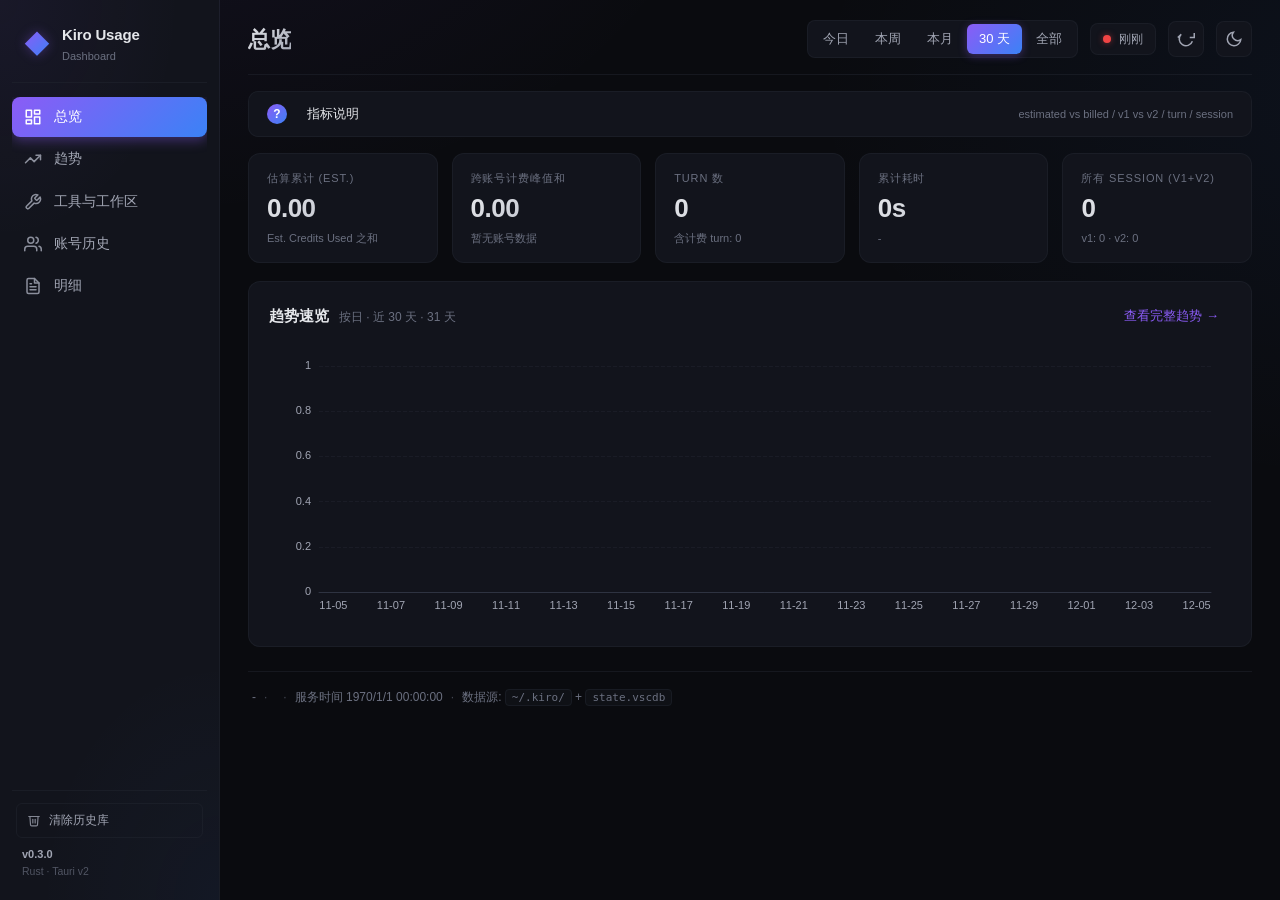
==== commit 1292eb2a: "feat(history): 本地持久化历史库 (SQLite) + Kiro 升级适配指南 背景: Kiro 原始数据会因切账号覆盖/日志滚动/版本迁移而丢失, 工具启动时先 snapshot 到本" ====
--- a/ui/index.html
+++ b/ui/index.html
@@ -67,8 +67,20 @@
     </nav>
 
     <div class="sidebar-footer">
-      <span class="version">v0.1.0</span>
-      <span class="build">Rust · Tauri v2</span>
+      <button class="btn-clear-history" id="btn-clear-history"
+              title="清空本地持久化历史库（不影响 Kiro 原始数据）">
+        <svg viewBox="0 0 24 24" width="14" height="14" fill="none" stroke="currentColor" stroke-width="2" stroke-linecap="round" stroke-linejoin="round">
+          <polyline points="3 6 5 6 21 6"></polyline>
+          <path d="M19 6l-1 14a2 2 0 0 1-2 2H8a2 2 0 0 1-2-2L5 6"></path>
+          <path d="M10 11v6"></path>
+          <path d="M14 11v6"></path>
+        </svg>
+        <span>清除历史库</span>
+      </button>
+      <div class="version-line">
+        <span class="version">v0.3.0</span>
+        <span class="build">Rust · Tauri v2</span>
+      </div>
     </div>
   </aside>
 
@@ -420,11 +432,13 @@
 
     <!-- 页脚 -->
     <footer class="footer">
+      <span id="footer-history" title="本地持久化历史库累计">-</span>
+      <span class="dot">·</span>
       <span id="footer-scan">-</span>
       <span class="dot">·</span>
       <span id="footer-server">-</span>
       <span class="dot">·</span>
-      <span>数据源: <code>~/.kiro/sessions/</code> + <code>state.vscdb</code></span>
+      <span>数据源: <code>~/.kiro/</code> + <code>state.vscdb</code></span>
     </footer>
 
   </main>
--- a/ui/style.css
+++ b/ui/style.css
@@ -870,13 +870,52 @@
 .nav-item.active svg { opacity: 1; }
 
 .sidebar-footer {
-  padding: 12px 14px 4px;
+  padding: 12px 4px 4px;
   color: var(--fg-mute);
   font-size: 11px;
   border-top: 1px solid var(--border);
   display: flex;
   flex-direction: column;
+  gap: 8px;
+}
+
+/* 清除历史库按钮：sidebar 底部醒目位置，危险色但不过分 */
+.btn-clear-history {
+  display: flex;
+  align-items: center;
+  gap: 8px;
+  padding: 8px 10px;
+  border-radius: 6px;
+  background: transparent;
+  border: 1px solid var(--border);
+  color: var(--fg-dim);
+  font-size: 12px;
+  cursor: pointer;
+  transition: color .15s, background .15s, border-color .15s;
+  width: 100%;
+  text-align: left;
+}
+.btn-clear-history svg {
+  flex-shrink: 0;
+  opacity: 0.8;
+}
+.btn-clear-history:hover {
+  color: #ef4444;
+  border-color: rgba(239, 68, 68, 0.5);
+  background: rgba(239, 68, 68, 0.08);
+}
+.btn-clear-history:hover svg {
+  opacity: 1;
+}
+.btn-clear-history:active {
+  transform: translateY(1px);
+}
+
+.sidebar-footer .version-line {
+  display: flex;
+  flex-direction: column;
   gap: 2px;
+  padding: 0 6px;
 }
 .sidebar-footer .version {
   font-weight: 600;
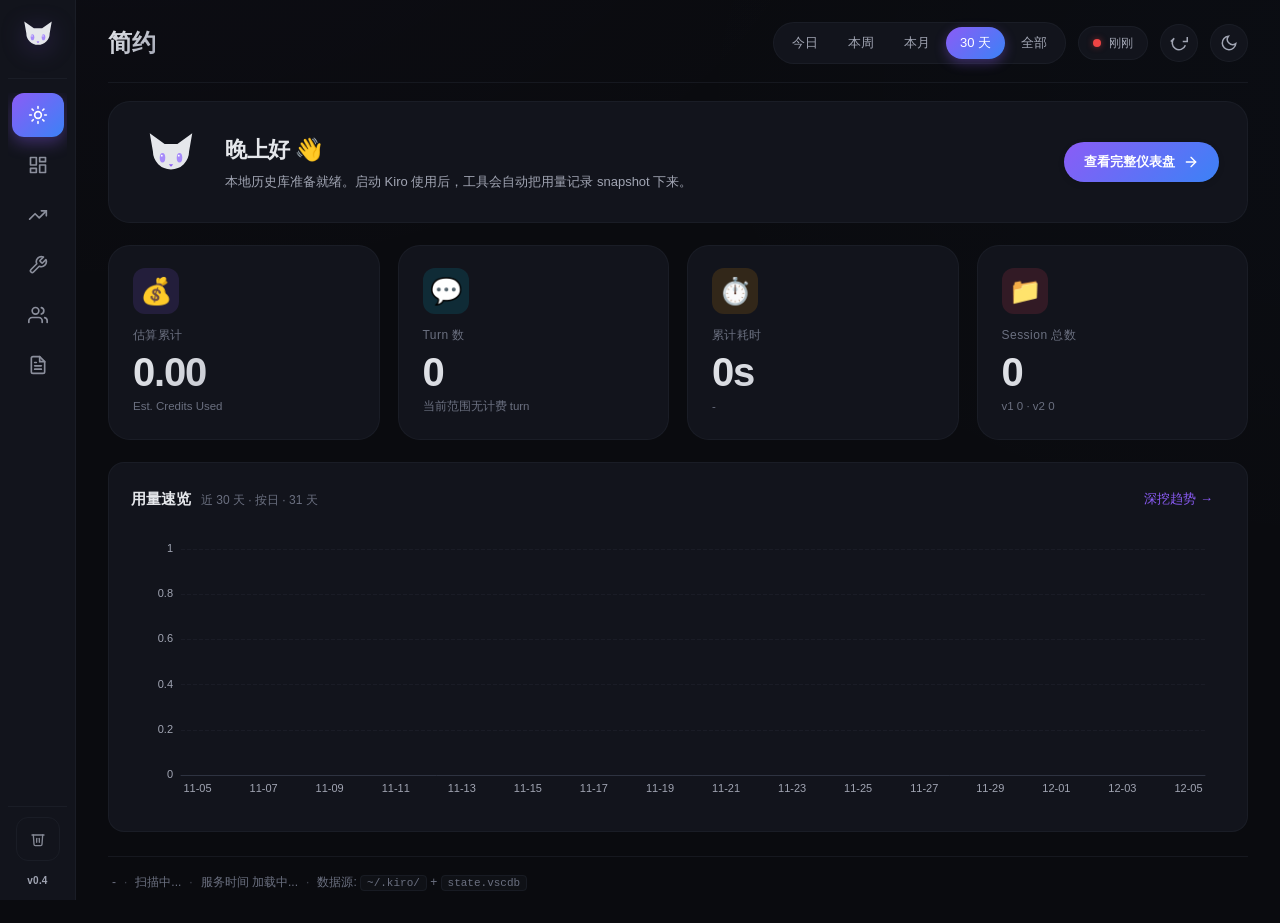
==== commit 48088aec: "feat(ui): v0.4 风格化 + 简约视图 + 修复无 GPU 启动白屏 性能修复(核心): 无 GPU 机器上 WebView2 先试 GPU 再超时 fallback 软件渲染, 导致首帧" ====
--- a/ui/index.html
+++ b/ui/index.html
@@ -5,17 +5,33 @@
   <meta name="viewport" content="width=device-width, initial-scale=1.0" />
   <title>Kiro Usage Dashboard</title>
   <link rel="stylesheet" href="style.css" />
-  <!-- ECharts 从本地加载（打包后跟随 exe 分发，完全离线可用） -->
-  <script src="echarts.min.js"></script>
+  <!--
+    v0.4.1: echarts.min.js (~1MB) 从 head 挪到 body 末尾 (下面) + defer.
+    之前放在 head 且无 defer 会同步阻塞 HTML parsing, 冷启下白屏 5-15 秒.
+    现在浏览器会立即渲染 body 骨架 (sidebar / topbar / 空 KPI 卡), echarts 后台并行加载.
+  -->
 </head>
 <body>
 
 <div class="app-shell">
 
-  <!-- ============ 左侧导航 ============ -->
+  <!-- ============ 左侧导航（v0.4: 窄图标模式 + 黑猫吉祥物） ============ -->
   <aside class="sidebar">
-    <div class="sidebar-brand">
-      <span class="brand-logo">◆</span>
+    <div class="sidebar-brand" title="Kiro Usage Dashboard">
+      <!-- 黑猫吉祥物 SVG：单色主体用 currentColor 跟随主题反色；紫眼呼应 accent -->
+      <svg class="brand-cat" viewBox="0 0 64 64" xmlns="http://www.w3.org/2000/svg" aria-label="黑猫吉祥物">
+        <!-- 头 + 耳朵一体 -->
+        <path d="M15 22 L12 5 L26 15 L38 15 L52 5 L49 22 A17 17 0 1 1 15 22 Z" fill="currentColor"/>
+        <!-- 眼睛（紫色椭圆 + 白色高光） -->
+        <ellipse cx="24" cy="28" rx="2.6" ry="4.5" fill="#a78bfa"/>
+        <ellipse cx="40" cy="28" rx="2.6" ry="4.5" fill="#a78bfa"/>
+        <circle cx="23.3" cy="26" r="0.9" fill="#ffffff"/>
+        <circle cx="39.3" cy="26" r="0.9" fill="#ffffff"/>
+        <!-- 鼻子（紫色小三角） -->
+        <path d="M30 34 L34 34 L32 36.6 Z" fill="#8b5cf6"/>
+        <!-- 嘴（简单弧线，W 形） -->
+        <path d="M32 36.6 Q30 38.6 28 37.6 M32 36.6 Q34 38.6 36 37.6" stroke="currentColor" stroke-width="0.9" fill="none" opacity="0.55" stroke-linecap="round"/>
+      </svg>
       <div class="sidebar-brand-text">
         <div class="brand-title">Kiro Usage</div>
         <div class="brand-sub">Dashboard</div>
@@ -23,7 +39,17 @@
     </div>
 
     <nav class="sidebar-nav">
-      <a class="nav-item" data-view="overview" href="#overview">
+      <a class="nav-item" data-view="glance" data-tooltip="简约" href="#glance">
+        <svg viewBox="0 0 24 24" width="18" height="18" fill="none" stroke="currentColor" stroke-width="2" stroke-linecap="round" stroke-linejoin="round">
+          <circle cx="12" cy="12" r="4"></circle>
+          <path d="M12 2v2"></path><path d="M12 20v2"></path>
+          <path d="M4.93 4.93l1.41 1.41"></path><path d="M17.66 17.66l1.41 1.41"></path>
+          <path d="M2 12h2"></path><path d="M20 12h2"></path>
+          <path d="M6.34 17.66l-1.41 1.41"></path><path d="M19.07 4.93l-1.41 1.41"></path>
+        </svg>
+        <span>简约</span>
+      </a>
+      <a class="nav-item" data-view="overview" data-tooltip="总览" href="#overview">
         <svg viewBox="0 0 24 24" width="18" height="18" fill="none" stroke="currentColor" stroke-width="2" stroke-linecap="round" stroke-linejoin="round">
           <rect x="3" y="3" width="7" height="9"></rect>
           <rect x="14" y="3" width="7" height="5"></rect>
@@ -32,20 +58,20 @@
         </svg>
         <span>总览</span>
       </a>
-      <a class="nav-item" data-view="trends" href="#trends">
+      <a class="nav-item" data-view="trends" data-tooltip="趋势" href="#trends">
         <svg viewBox="0 0 24 24" width="18" height="18" fill="none" stroke="currentColor" stroke-width="2" stroke-linecap="round" stroke-linejoin="round">
           <polyline points="22 7 13.5 15.5 8.5 10.5 2 17"></polyline>
           <polyline points="16 7 22 7 22 13"></polyline>
         </svg>
         <span>趋势</span>
       </a>
-      <a class="nav-item" data-view="tools" href="#tools">
+      <a class="nav-item" data-view="tools" data-tooltip="工具与工作区" href="#tools">
         <svg viewBox="0 0 24 24" width="18" height="18" fill="none" stroke="currentColor" stroke-width="2" stroke-linecap="round" stroke-linejoin="round">
           <path d="M14.7 6.3a1 1 0 0 0 0 1.4l1.6 1.6a1 1 0 0 0 1.4 0l3.77-3.77a6 6 0 0 1-7.94 7.94l-6.91 6.91a2.12 2.12 0 0 1-3-3l6.91-6.91a6 6 0 0 1 7.94-7.94l-3.76 3.76z"></path>
         </svg>
         <span>工具与工作区</span>
       </a>
-      <a class="nav-item" data-view="accounts" href="#accounts">
+      <a class="nav-item" data-view="accounts" data-tooltip="账号历史" href="#accounts">
         <svg viewBox="0 0 24 24" width="18" height="18" fill="none" stroke="currentColor" stroke-width="2" stroke-linecap="round" stroke-linejoin="round">
           <path d="M17 21v-2a4 4 0 0 0-4-4H5a4 4 0 0 0-4 4v2"></path>
           <circle cx="9" cy="7" r="4"></circle>
@@ -54,7 +80,7 @@
         </svg>
         <span>账号历史</span>
       </a>
-      <a class="nav-item" data-view="sessions" href="#sessions">
+      <a class="nav-item" data-view="sessions" data-tooltip="明细" href="#sessions">
         <svg viewBox="0 0 24 24" width="18" height="18" fill="none" stroke="currentColor" stroke-width="2" stroke-linecap="round" stroke-linejoin="round">
           <path d="M14 2H6a2 2 0 0 0-2 2v16a2 2 0 0 0 2 2h12a2 2 0 0 0 2-2V8z"></path>
           <polyline points="14 2 14 8 20 8"></polyline>
@@ -68,8 +94,9 @@
 
     <div class="sidebar-footer">
       <button class="btn-clear-history" id="btn-clear-history"
+              data-tooltip="清除历史库"
               title="清空本地持久化历史库（不影响 Kiro 原始数据）">
-        <svg viewBox="0 0 24 24" width="14" height="14" fill="none" stroke="currentColor" stroke-width="2" stroke-linecap="round" stroke-linejoin="round">
+        <svg viewBox="0 0 24 24" width="16" height="16" fill="none" stroke="currentColor" stroke-width="2" stroke-linecap="round" stroke-linejoin="round">
           <polyline points="3 6 5 6 21 6"></polyline>
           <path d="M19 6l-1 14a2 2 0 0 1-2 2H8a2 2 0 0 1-2-2L5 6"></path>
           <path d="M10 11v6"></path>
@@ -78,8 +105,8 @@
         <span>清除历史库</span>
       </button>
       <div class="version-line">
-        <span class="version">v0.3.0</span>
-        <span class="build">Rust · Tauri v2</span>
+        <span class="version">v0.4</span>
+        <span class="build">Tauri v2</span>
       </div>
     </div>
   </aside>
@@ -130,6 +157,81 @@
       <span class="filter-value" id="filter-value"></span>
       <button class="filter-clear" id="filter-clear">清除</button>
     </div>
+
+    <!-- =========================================================
+         视图 0：简约 (glance) — v0.4 新增，默认首页
+         欢迎大卡 + 4 张 Bento KPI + 一张主图 + CTA
+         "打开就一眼扫完"的入口视图；深挖走完整仪表盘
+         ========================================================= -->
+    <section class="view active" data-view="glance">
+      <!-- 欢迎大卡 -->
+      <div class="glance-hero">
+        <div class="glance-hero-cat">
+          <svg viewBox="0 0 64 64" xmlns="http://www.w3.org/2000/svg" aria-hidden="true">
+            <path d="M15 22 L12 5 L26 15 L38 15 L52 5 L49 22 A17 17 0 1 1 15 22 Z" fill="currentColor"/>
+            <ellipse cx="24" cy="28" rx="2.6" ry="4.5" fill="#a78bfa"/>
+            <ellipse cx="40" cy="28" rx="2.6" ry="4.5" fill="#a78bfa"/>
+            <circle cx="23.3" cy="26" r="0.9" fill="#ffffff"/>
+            <circle cx="39.3" cy="26" r="0.9" fill="#ffffff"/>
+            <path d="M30 34 L34 34 L32 36.6 Z" fill="#8b5cf6"/>
+            <path d="M32 36.6 Q30 38.6 28 37.6 M32 36.6 Q34 38.6 36 37.6" stroke="currentColor" stroke-width="0.9" fill="none" opacity="0.55" stroke-linecap="round"/>
+          </svg>
+        </div>
+        <div class="glance-hero-text">
+          <div class="glance-hero-title" id="glance-hero-title">你好 👋</div>
+          <div class="glance-hero-sub" id="glance-hero-sub">本地历史库准备就绪，随时可用</div>
+        </div>
+        <a class="glance-hero-cta" href="#overview" data-view-link="overview">
+          <span>查看完整仪表盘</span>
+          <svg viewBox="0 0 24 24" width="16" height="16" fill="none" stroke="currentColor" stroke-width="2" stroke-linecap="round" stroke-linejoin="round">
+            <line x1="5" y1="12" x2="19" y2="12"></line>
+            <polyline points="12 5 19 12 12 19"></polyline>
+          </svg>
+        </a>
+      </div>
+
+      <!-- Bento KPI 4 张：只放最核心指标，一眼扫完 -->
+      <div class="bento-grid">
+        <div class="bento-card bento-accent" data-bento-color="violet">
+          <div class="bento-icon">💰</div>
+          <div class="bento-label">估算累计</div>
+          <div class="bento-value" id="bento-est">-</div>
+          <div class="bento-hint" id="bento-est-hint">Est. Credits Used</div>
+        </div>
+        <div class="bento-card" data-bento-color="cyan">
+          <div class="bento-icon">💬</div>
+          <div class="bento-label">Turn 数</div>
+          <div class="bento-value" id="bento-turns">-</div>
+          <div class="bento-hint" id="bento-turns-hint">-</div>
+        </div>
+        <div class="bento-card" data-bento-color="amber">
+          <div class="bento-icon">⏱️</div>
+          <div class="bento-label">累计耗时</div>
+          <div class="bento-value" id="bento-elapsed">-</div>
+          <div class="bento-hint" id="bento-elapsed-hint">-</div>
+        </div>
+        <div class="bento-card" data-bento-color="rose">
+          <div class="bento-icon">📁</div>
+          <div class="bento-label">Session 总数</div>
+          <div class="bento-value" id="bento-sessions">-</div>
+          <div class="bento-hint" id="bento-sessions-hint">v1 + v2</div>
+        </div>
+      </div>
+
+      <!-- 用量速览：一张主趋势（按当前 range 与日粒度） -->
+      <section class="panel">
+        <div class="panel-header">
+          <div class="panel-title">
+            用量速览
+            <span class="panel-sub" id="glance-chart-sub">按日</span>
+          </div>
+          <div class="panel-actions">
+            <a class="btn-link" href="#trends" data-view-link="trends">深挖趋势 →</a>
+          </div>
+        </div>
+        <div class="chart-box chart-mid" id="chart-glance"></div>
+      </section>
+    </section>
 
     <!-- =========================================================
          视图 1：总览 (overview)
@@ -164,28 +266,43 @@
 
       <!-- KPI 卡片 -->
       <section class="kpi-row">
-        <div class="kpi-card" title="所有 turn 的 Est. Credits Used 累加。未折算的原始估价。">
-          <div class="kpi-label">估算累计 (Est.)</div>
+        <div class="kpi-card" data-kpi-color="violet" title="所有 turn 的 Est. Credits Used 累加。未折算的原始估价。">
+          <div class="kpi-head">
+            <span class="kpi-icon">💰</span>
+            <span class="kpi-label">估算累计 (Est.)</span>
+          </div>
           <div class="kpi-value" id="kpi-est">-</div>
           <div class="kpi-hint">Est. Credits Used 之和</div>
         </div>
-        <div class="kpi-card" title="每个账号历史 currentUsage 峰值之和。服务端已折算的实际扣费。">
-          <div class="kpi-label">跨账号计费峰值和</div>
+        <div class="kpi-card" data-kpi-color="blue" title="每个账号历史 currentUsage 峰值之和。服务端已折算的实际扣费。">
+          <div class="kpi-head">
+            <span class="kpi-icon">💳</span>
+            <span class="kpi-label">跨账号计费峰值和</span>
+          </div>
           <div class="kpi-value" id="kpi-cross-peak">-</div>
           <div class="kpi-hint" id="kpi-cross-peak-hint">已折算实际扣费</div>
         </div>
-        <div class="kpi-card" title='一次完整"提问 → 响应完成" = 一个 turn。'>
-          <div class="kpi-label">Turn 数</div>
+        <div class="kpi-card" data-kpi-color="cyan" title='一次完整"提问 → 响应完成" = 一个 turn。'>
+          <div class="kpi-head">
+            <span class="kpi-icon">💬</span>
+            <span class="kpi-label">Turn 数</span>
+          </div>
           <div class="kpi-value" id="kpi-turns">-</div>
           <div class="kpi-hint" id="kpi-turns-hint">含计费 turn 数</div>
         </div>
-        <div class="kpi-card" title="所有 turn 的 Elapsed time 累加。">
-          <div class="kpi-label">累计耗时</div>
+        <div class="kpi-card" data-kpi-color="amber" title="所有 turn 的 Elapsed time 累加。">
+          <div class="kpi-head">
+            <span class="kpi-icon">⏱️</span>
+            <span class="kpi-label">累计耗时</span>
+          </div>
           <div class="kpi-value" id="kpi-elapsed">-</div>
           <div class="kpi-hint" id="kpi-elapsed-hint">平均每 turn</div>
         </div>
-        <div class="kpi-card" title="v1 (旧格式) + v2 (新格式) 的 session 总数。">
-          <div class="kpi-label">所有 Session (v1+v2)</div>
+        <div class="kpi-card" data-kpi-color="rose" title="v1 (旧格式) + v2 (新格式) 的 session 总数。">
+          <div class="kpi-head">
+            <span class="kpi-icon">📁</span>
+            <span class="kpi-label">所有 Session (v1+v2)</span>
+          </div>
           <div class="kpi-value" id="kpi-all-sessions">-</div>
           <div class="kpi-hint" id="kpi-all-sessions-hint">跨所有账号与项目</div>
         </div>
@@ -449,6 +566,11 @@
   ECharts 未加载。请确认 <code>echarts.min.js</code> 与 <code>index.html</code> 在同一目录。
 </div>
 
+<!--
+  v0.4.1: echarts 不再用 <script> 直接引 —— 改由 app.js 异步注入 (loadEchartsAsync).
+  这样 app.js 立即执行渲染骨架+数据, 不必等 1MB 的 echarts 下载+parse (实测占 9 秒).
+  app.js 放 body 末尾, DOM 已就绪, 无需 defer.
+-->
 <script src="app.js"></script>
 </body>
 </html>
--- a/ui/style.css
+++ b/ui/style.css
@@ -32,29 +32,37 @@
 
   --shadow-sm:     0 1px 2px rgba(0,0,0,.35);
   --shadow-md:     0 8px 24px rgba(0,0,0,.28);
+  --shadow-lg:     0 16px 40px rgba(0,0,0,.42);
+
+  /* v0.4: 统一圆角尺寸体系 */
+  --radius-sm:     8px;    /* tag、小控件 */
+  --radius-md:     12px;   /* 按钮组、tab、input */
+  --radius-lg:     16px;   /* 卡片、面板 */
+  --radius-xl:     22px;   /* 大卡片、glance hero、bento */
+  --radius-pill:   999px;  /* 胶囊按钮 */
 
   color-scheme: dark;
 }
 
-/* ---------- CSS 变量：亮色 ---------- */
-/* 目标：白天不刺眼、能长时间盯着看。
-   关键：card (占屏幕大半的卡片背景) 明确用灰白 #e6e9ef，绝不接近纯白；
-   bg 更深一档形成层次；文字深灰蓝而非近黑，对比够但不刺激。 */
+/* ---------- CSS 变量：亮色 (v0.4.1: 暖灰米调) ---------- */
+/* 目标：白天护眼、简约干练。
+   关键：从冷灰蓝改成"暖灰米"—— 底色略带黄褐（纸感），主文字用深棕黑而非蓝黑。
+   参考 Solarized Light 的暖调 + 现代 SaaS 的克制。 */
 [data-theme="light"] {
-  --bg:            #d9dde5;
-  --bg-2:          #cdd2dc;
-  --card:          #e6e9ef;
-  --card-hover:    #dde1e8;
-  --border:        #c3c8d2;
-  --border-strong: #a5acba;
-
-  --fg:            #232935;
-  --fg-dim:        #565e6e;
-  --fg-mute:       #808896;
+  --bg:            #d8d5cd;    /* 暖灰米，主背景 */
+  --bg-2:          #cbc8c0;    /* 输入框/表头略深 */
+  --card:          #e0ddd5;    /* 暖米白，卡片主色，绝不接近纯白 */
+  --card-hover:    #d6d3cb;
+  --border:        #bcb8ae;
+  --border-strong: #9c988e;
+
+  --fg:            #2c2a26;    /* 深棕黑（暖偏），比蓝黑柔和 */
+  --fg-dim:        #5c5951;
+  --fg-mute:       #8b877d;
 
   --accent:        #7c3aed;
   --accent-2:      #2563eb;
-  --accent-glow:   rgba(124, 58, 237, 0.20);
+  --accent-glow:   rgba(124, 58, 237, 0.15);
 
   --success:       #16a34a;
   --warning:       #d97706;
@@ -66,29 +74,24 @@
 
   --shadow-sm:     0 1px 2px rgba(15,23,42,.06);
   --shadow-md:     0 8px 24px rgba(15,23,42,.08);
+  --shadow-lg:     0 20px 48px rgba(15,23,42,.12);
 
   color-scheme: light;
 }
 
-/* 亮色下的柔光背景：alpha 更低，只是极淡的氛围，不让色调整体上浮 */
-[data-theme="light"] body {
-  background-image:
-    radial-gradient(1400px 900px at 5% -20%, rgba(124,58,237,.035), transparent 55%),
-    radial-gradient(1400px 900px at 105% 15%, rgba(37,99,235,.028), transparent 55%);
-  background-attachment: fixed;
-}
-
-/* 亮色下的 sidebar：轻微阴影 + 淡氛围光 */
+/* v0.4.1: 亮色不再叠加任何径向柔光, 纯 --bg 底色更简约干净 */
+
+/* 亮色下的 sidebar: 微阴影替代柔光, 不加背景渐变 */
 [data-theme="light"] .sidebar {
-  box-shadow: 1px 0 2px rgba(15,23,42,.04);
-  background-image:
-    radial-gradient(300px 400px at 0% 0%, rgba(124,58,237,.025), transparent 60%);
-}
-
-/* 亮色下的 panel/kpi 卡：细阴影替代重边界，卡片更"轻" */
+  box-shadow: 1px 0 2px rgba(60,50,35,.04);
+}
+
+/* 亮色下的 panel/kpi 卡: 极细阴影, 让卡片"贴地" */
 [data-theme="light"] .panel,
-[data-theme="light"] .kpi-card {
-  box-shadow: 0 1px 2px rgba(15,23,42,.05);
+[data-theme="light"] .kpi-card,
+[data-theme="light"] .bento-card,
+[data-theme="light"] .glance-hero {
+  box-shadow: 0 1px 2px rgba(60,50,35,.05);
 }
 
 /* ---------- 基础 ---------- */
@@ -115,11 +118,11 @@
   transition: background .3s ease, color .3s ease;
 }
 
-/* 暗色下的柔光背景 */
+/* 暗色下的柔光背景 (v0.4.1: 大幅淡化到几乎不可见, 只保留一丝氛围) */
 [data-theme="dark"] body {
   background-image:
-    radial-gradient(1200px 800px at 10% -20%, rgba(139,92,246,.08), transparent 50%),
-    radial-gradient(1200px 800px at 110% 10%, rgba(59,130,246,.06), transparent 50%);
+    radial-gradient(1400px 900px at 10% -20%, rgba(139,92,246,.025), transparent 55%),
+    radial-gradient(1400px 900px at 110% 10%, rgba(59,130,246,.018), transparent 55%);
   background-attachment: fixed;
 }
 
@@ -181,46 +184,51 @@
   flex-wrap: wrap;
 }
 
-/* segmented control */
+/* segmented control (v0.4: 胶囊外壳 + 内按钮圆角) */
 .seg {
   display: inline-flex;
   background: var(--card);
   border: 1px solid var(--border);
-  border-radius: 8px;
+  border-radius: var(--radius-pill);
+  padding: 4px;
+  gap: 2px;
+}
+.seg.mini {
   padding: 3px;
-  gap: 2px;
-}
-.seg.mini { padding: 2px; }
+  border-radius: var(--radius-md);
+}
 .seg-btn {
   border: 0;
   background: transparent;
   color: var(--fg-dim);
-  padding: 6px 12px;
-  border-radius: 6px;
+  padding: 7px 14px;
+  border-radius: var(--radius-pill);
   font-size: 13px;
   font-weight: 500;
-  transition: color .15s, background .15s;
+  transition: color .15s, background .15s, transform .15s;
 }
 .seg.mini .seg-btn {
-  padding: 4px 9px;
+  padding: 4px 10px;
   font-size: 12px;
+  border-radius: var(--radius-sm);
 }
 .seg-btn:hover { color: var(--fg); }
+.seg-btn:active { transform: scale(0.96); }
 .seg-btn.active {
   background: linear-gradient(135deg, var(--accent), var(--accent-2));
   color: #fff;
-  box-shadow: 0 2px 8px var(--accent-glow);
-}
-
-/* 实时指示器 */
+  box-shadow: 0 4px 12px var(--accent-glow);
+}
+
+/* 实时指示器 (v0.4: 胶囊状) */
 .live-indicator {
   display: inline-flex;
   align-items: center;
   gap: 8px;
-  padding: 6px 12px;
+  padding: 7px 14px;
   background: var(--card);
   border: 1px solid var(--border);
-  border-radius: 8px;
+  border-radius: var(--radius-pill);
   font-size: 12px;
   color: var(--fg-dim);
 }
@@ -244,23 +252,24 @@
   50%      { opacity: 0.5; }
 }
 
-/* 图标按钮 */
+/* 图标按钮 (v0.4: 胶囊状) */
 .icon-btn {
-  width: 36px; height: 36px;
+  width: 38px; height: 38px;
   display: inline-flex;
   align-items: center;
   justify-content: center;
   background: var(--card);
   border: 1px solid var(--border);
-  border-radius: 8px;
+  border-radius: var(--radius-pill);
   color: var(--fg-dim);
-  transition: color .15s, border-color .15s, background .15s;
+  transition: color .15s, border-color .15s, background .15s, transform .15s;
 }
 .icon-btn:hover {
   color: var(--fg);
   border-color: var(--border-strong);
   background: var(--card-hover);
 }
+.icon-btn:active { transform: scale(0.94); }
 
 /* ---------- 术语说明（可折叠） ---------- */
 .glossary {
@@ -368,52 +377,55 @@
 }
 .filter-clear:hover { color: var(--fg); border-color: var(--accent); }
 
-/* ---------- KPI 卡片 ---------- */
+/* ---------- KPI 卡片 (v0.4: 大圆角 + 图标 + hover 上抬) ---------- */
 .kpi-row {
   display: grid;
-  grid-template-columns: repeat(auto-fit, minmax(180px, 1fr));
-  gap: 14px;
-  margin-bottom: 18px;
+  grid-template-columns: repeat(auto-fit, minmax(200px, 1fr));
+  gap: 16px;
+  margin-bottom: 22px;
 }
 
 .kpi-card {
   background: var(--card);
   border: 1px solid var(--border);
-  border-radius: 12px;
-  padding: 16px 18px;
-  transition: border-color .2s, transform .2s;
+  border-radius: var(--radius-lg);
+  padding: 18px 20px 20px;
+  transition: border-color .25s, transform .25s, box-shadow .25s;
   position: relative;
   overflow: hidden;
 }
 .kpi-card:hover {
   border-color: var(--border-strong);
   transform: translateY(-1px);
-}
-.kpi-card::before {
-  content: '';
-  position: absolute;
-  top: 0; left: 0; right: 0;
-  height: 2px;
-  background: linear-gradient(90deg, transparent, var(--accent), transparent);
-  opacity: 0;
-  transition: opacity .3s;
-}
-.kpi-card:hover::before { opacity: 1; }
-
+  box-shadow: var(--shadow-sm);
+}
+/* v0.4.1: 顶部紫色高光条去掉，改用 border 变色制造层次，更冷静 */
+
+/* KPI 卡头部：图标 + 标签一行 */
+.kpi-head {
+  display: flex;
+  align-items: center;
+  gap: 8px;
+  margin-bottom: 8px;
+}
+.kpi-icon {
+  font-size: 18px;
+  line-height: 1;
+  filter: saturate(1.1);
+}
 .kpi-label {
   color: var(--fg-mute);
   font-size: 11px;
   font-weight: 500;
   text-transform: uppercase;
   letter-spacing: 0.08em;
-  margin-bottom: 6px;
 }
 .kpi-value {
-  font-size: 26px;
+  font-size: 32px;
   font-weight: 700;
-  letter-spacing: -0.02em;
+  letter-spacing: -0.025em;
   font-variant-numeric: tabular-nums;
-  line-height: 1.2;
+  line-height: 1.15;
   background: linear-gradient(135deg, var(--fg), var(--fg-dim));
   -webkit-background-clip: text;
   background-clip: text;
@@ -424,6 +436,8 @@
   font-size: 11px;
   margin-top: 6px;
 }
+
+/* v0.4.1: 去掉多色顶部高光条，风格更简约干练。data-kpi-color 保留供未来自定义 */
 
 /* 配额卡片：环形 */
 .kpi-quota-body {
@@ -467,13 +481,13 @@
   text-overflow: ellipsis;
 }
 
-/* ---------- 通用 panel ---------- */
+/* ---------- 通用 panel (v0.4: 大圆角) ---------- */
 .panel {
   background: var(--card);
   border: 1px solid var(--border);
-  border-radius: 12px;
-  padding: 18px 20px 20px;
-  margin-bottom: 18px;
+  border-radius: var(--radius-lg);
+  padding: 20px 22px 22px;
+  margin-bottom: 20px;
   transition: border-color .2s;
 }
 .panel:hover { border-color: var(--border-strong); }
@@ -785,78 +799,78 @@
   padding: 0;
 }
 
-/* ---------- 左侧 sidebar ---------- */
+/* ---------- 左侧 sidebar (v0.4: 窄图标模式) ---------- */
 .sidebar {
-  width: 220px;
+  width: 76px;                  /* v0.4: 从 220px 收窄到 76px */
   flex-shrink: 0;
   background: var(--card);
   border-right: 1px solid var(--border);
   display: flex;
   flex-direction: column;
+  align-items: center;
   position: sticky;
   top: 0;
   height: 100vh;
-  padding: 20px 12px 16px;
+  padding: 18px 8px 12px;
   z-index: 5;
 }
 
-/* 暗色下的柔光叠加 —— 从 body 上挪进来 */
-[data-theme="dark"] .sidebar {
-  background-image:
-    radial-gradient(300px 400px at 0% 0%, rgba(139,92,246,.06), transparent 60%),
-    radial-gradient(300px 400px at 100% 100%, rgba(59,130,246,.04), transparent 60%);
-}
+/* v0.4.1: 暗色 sidebar 不再叠加紫色柔光, 纯 --card 色更简约干练 */
 
 .sidebar-brand {
   display: flex;
   align-items: center;
-  gap: 12px;
-  padding: 4px 12px 18px;
+  justify-content: center;
+  padding: 0 0 16px;
   border-bottom: 1px solid var(--border);
   margin-bottom: 14px;
-}
-.sidebar-brand .brand-logo {
-  font-size: 26px;
-  line-height: 1;
-}
-.sidebar-brand-text .brand-title {
-  font-size: 15px;
-  font-weight: 700;
-  letter-spacing: -0.01em;
-  color: var(--fg);
-}
-.sidebar-brand-text .brand-sub {
-  color: var(--fg-mute);
-  font-size: 11px;
-  margin-top: 1px;
-}
+  width: 100%;
+}
+.sidebar-brand .brand-cat {
+  width: 44px;
+  height: 44px;
+  color: var(--fg);
+  filter: drop-shadow(0 4px 12px rgba(139, 92, 246, 0.25));
+  transition: transform 0.35s cubic-bezier(0.34, 1.56, 0.64, 1);
+}
+.sidebar-brand:hover .brand-cat {
+  transform: scale(1.08) rotate(-6deg);
+}
+/* 窄 sidebar 下隐藏 brand 文字（由 tooltip 兜底） */
+.sidebar-brand-text { display: none; }
 
 .sidebar-nav {
   display: flex;
   flex-direction: column;
-  gap: 2px;
+  gap: 6px;
   flex: 1;
   overflow-y: auto;
+  width: 100%;
+  align-items: center;
 }
 
 .nav-item {
   display: flex;
   align-items: center;
-  gap: 12px;
-  padding: 10px 12px;
-  border-radius: 8px;
+  justify-content: center;
+  padding: 12px;
+  border-radius: var(--radius-md);
   color: var(--fg-dim);
   text-decoration: none;
-  font-size: 13.5px;
-  font-weight: 500;
-  transition: color .15s, background .15s;
-  white-space: nowrap;
+  transition: color .15s, background .15s, transform .15s;
+  width: 52px;
+  height: 44px;
+  position: relative;   /* tooltip 定位基点 */
 }
 .nav-item svg {
   flex-shrink: 0;
+  width: 20px;
+  height: 20px;
   opacity: 0.85;
   transition: opacity .15s;
 }
+/* 窄 sidebar 下隐藏 nav-item 文字（tooltip 兜底） */
+.nav-item span { display: none; }
 .nav-item:hover {
   color: var(--fg);
   background: var(--card-hover);
@@ -865,42 +879,73 @@
 .nav-item.active {
   color: #fff;
   background: linear-gradient(135deg, var(--accent), var(--accent-2));
-  box-shadow: 0 4px 12px var(--accent-glow);
+  box-shadow: 0 6px 16px var(--accent-glow);
 }
 .nav-item.active svg { opacity: 1; }
 
+/* ---------- Tooltip (通用: 任何 [data-tooltip] 元素都能弹出) ---------- */
+[data-tooltip] {
+  position: relative;
+}
+[data-tooltip]::after {
+  content: attr(data-tooltip);
+  position: absolute;
+  left: calc(100% + 12px);
+  top: 50%;
+  transform: translateY(-50%) translateX(-4px);
+  background: var(--card);
+  color: var(--fg);
+  padding: 6px 10px;
+  border-radius: var(--radius-sm);
+  border: 1px solid var(--border-strong);
+  font-size: 12px;
+  font-weight: 500;
+  white-space: nowrap;
+  pointer-events: none;
+  opacity: 0;
+  transition: opacity .18s ease, transform .18s ease;
+  z-index: 100;
+  box-shadow: var(--shadow-md);
+}
+[data-tooltip]:hover::after {
+  opacity: 1;
+  transform: translateY(-50%) translateX(0);
+}
+
 .sidebar-footer {
-  padding: 12px 4px 4px;
+  padding: 10px 0 0;
   color: var(--fg-mute);
   font-size: 11px;
   border-top: 1px solid var(--border);
   display: flex;
   flex-direction: column;
+  align-items: center;
   gap: 8px;
-}
-
-/* 清除历史库按钮：sidebar 底部醒目位置，危险色但不过分 */
+  width: 100%;
+}
+
+/* 清除历史库按钮：v0.4 窄 sidebar 下 icon-only + tooltip */
 .btn-clear-history {
   display: flex;
   align-items: center;
-  gap: 8px;
-  padding: 8px 10px;
-  border-radius: 6px;
+  justify-content: center;
+  padding: 10px;
+  border-radius: var(--radius-md);
   background: transparent;
   border: 1px solid var(--border);
   color: var(--fg-dim);
-  font-size: 12px;
   cursor: pointer;
-  transition: color .15s, background .15s, border-color .15s;
-  width: 100%;
-  text-align: left;
+  transition: color .15s, background .15s, border-color .15s, transform .15s;
+  width: 44px;
+  height: 44px;
 }
 .btn-clear-history svg {
   flex-shrink: 0;
   opacity: 0.8;
 }
+.btn-clear-history span { display: none; }
 .btn-clear-history:hover {
-  color: #ef4444;
+  color: var(--danger);
   border-color: rgba(239, 68, 68, 0.5);
   background: rgba(239, 68, 68, 0.08);
 }
@@ -908,23 +953,27 @@
   opacity: 1;
 }
 .btn-clear-history:active {
-  transform: translateY(1px);
+  transform: scale(0.94);
 }
 
 .sidebar-footer .version-line {
   display: flex;
   flex-direction: column;
-  gap: 2px;
-  padding: 0 6px;
+  align-items: center;
+  gap: 1px;
+  padding: 4px 0 0;
 }
 .sidebar-footer .version {
-  font-weight: 600;
+  font-weight: 700;
   color: var(--fg-dim);
   font-variant-numeric: tabular-nums;
+  font-size: 10px;
+  letter-spacing: 0.02em;
 }
 .sidebar-footer .build {
-  font-size: 10.5px;
-  opacity: 0.7;
+  font-size: 9px;
+  opacity: 0.5;
+  display: none;   /* 窄 sidebar 下不显示 build 字，减少视觉噪声 */
 }
 
 /* ---------- 主内容区 ---------- */
@@ -1058,3 +1107,220 @@
   }
   .topbar-controls { width: 100%; }
 }
+
+/* ============================================================
+   v0.4: 简约视图 (glance) 专属布局
+   ============================================================ */
+
+/* -------- 欢迎大卡 (glance-hero) —— v0.4.1 简约化: 去紫色辉光 -------- */
+.glance-hero {
+  display: flex;
+  align-items: center;
+  gap: 20px;
+  padding: 26px 28px;
+  background: var(--card);
+  border: 1px solid var(--border);
+  border-radius: var(--radius-xl);
+  margin-bottom: 22px;
+}
+.glance-hero-cat {
+  width: 68px;
+  height: 68px;
+  flex-shrink: 0;
+  color: var(--fg);
+}
+.glance-hero-cat svg { width: 100%; height: 100%; }
+.glance-hero-text {
+  flex: 1;
+  min-width: 0;
+}
+.glance-hero-title {
+  font-size: 22px;
+  font-weight: 700;
+  letter-spacing: -0.02em;
+  color: var(--fg);
+  margin-bottom: 6px;
+}
+.glance-hero-sub {
+  color: var(--fg-dim);
+  font-size: 13px;
+  line-height: 1.5;
+}
+.glance-hero-cta {
+  display: inline-flex;
+  align-items: center;
+  gap: 8px;
+  padding: 10px 20px;
+  background: linear-gradient(135deg, var(--accent), var(--accent-2));
+  color: #fff;
+  border-radius: var(--radius-pill);
+  font-size: 13px;
+  font-weight: 600;
+  text-decoration: none;
+  /* 中性阴影替代紫色发光，让按钮"实在"不"发光" */
+  box-shadow: 0 2px 6px rgba(0, 0, 0, 0.12);
+  transition: transform .18s, box-shadow .18s, filter .18s;
+  flex-shrink: 0;
+}
+.glance-hero-cta:hover {
+  transform: translateY(-1px);
+  box-shadow: 0 4px 10px rgba(0, 0, 0, 0.16);
+  filter: brightness(1.06);
+}
+.glance-hero-cta:active { transform: translateY(0); }
+.glance-hero-cta svg { flex-shrink: 0; }
+
+/* -------- Bento KPI 网格 (4 张大卡) -------- */
+.bento-grid {
+  display: grid;
+  grid-template-columns: repeat(auto-fit, minmax(220px, 1fr));
+  gap: 18px;
+  margin-bottom: 22px;
+}
+.bento-card {
+  background: var(--card);
+  border: 1px solid var(--border);
+  border-radius: var(--radius-xl);
+  padding: 22px 24px 24px;
+  position: relative;
+  overflow: hidden;
+  transition: transform .25s, box-shadow .25s, border-color .25s;
+}
+.bento-card:hover {
+  transform: translateY(-1px);
+  box-shadow: var(--shadow-sm);
+  border-color: var(--border-strong);
+}
+.bento-icon {
+  font-size: 26px;
+  line-height: 1;
+  margin-bottom: 12px;
+  display: inline-flex;
+  width: 46px;
+  height: 46px;
+  align-items: center;
+  justify-content: center;
+  background: var(--bg-2);
+  border-radius: var(--radius-md);
+}
+.bento-label {
+  color: var(--fg-mute);
+  font-size: 12px;
+  font-weight: 500;
+  letter-spacing: 0.04em;
+  margin-bottom: 6px;
+}
+.bento-value {
+  font-size: 40px;
+  font-weight: 800;
+  letter-spacing: -0.03em;
+  font-variant-numeric: tabular-nums;
+  line-height: 1.1;
+  background: linear-gradient(135deg, var(--fg), var(--fg-dim));
+  -webkit-background-clip: text;
+  background-clip: text;
+  color: transparent;
+  margin-bottom: 4px;
+}
+.bento-hint {
+  color: var(--fg-mute);
+  font-size: 11.5px;
+}
+
+/* Bento 卡片色系 —— 每张卡片一个氛围色 */
+.bento-card[data-bento-color="violet"] .bento-icon { background: rgba(139, 92, 246, 0.14); }
+.bento-card[data-bento-color="cyan"] .bento-icon   { background: rgba(6, 182, 212, 0.14); }
+.bento-card[data-bento-color="amber"] .bento-icon  { background: rgba(245, 158, 11, 0.14); }
+.bento-card[data-bento-color="rose"] .bento-icon   { background: rgba(244, 63, 94, 0.14); }
+
+/* v0.4.1: 强调卡片的左边高光条也去掉，纯靠 border-color 和 icon 底色区分 */
+
+/* ============================================================
+   v0.4: 主内容区适配窄 sidebar
+   ============================================================ */
+
+/* sidebar 从 220px -> 76px 后, 主内容区可以宽松一些 */
+.main-area {
+  padding: 0 32px 32px;
+}
+.main-area > .topbar {
+  padding: 22px 0 18px;
+  margin-bottom: 18px;
+}
+.topbar-title {
+  font-size: 24px;   /* v0.4 略大, 更醒目 */
+}
+
+/* 响应式：窄屏时 sidebar 平铺到顶部（原逻辑保留但重新适配窄 sidebar） */
+@media (max-width: 900px) {
+  .sidebar {
+    width: 100%;
+    height: auto;
+    flex-direction: row;
+    align-items: center;
+    padding: 10px 12px;
+    border-right: 0;
+    border-bottom: 1px solid var(--border);
+    position: static;
+    gap: 8px;
+  }
+  .sidebar-brand {
+    border-bottom: 0;
+    padding: 0 12px 0 4px;
+    margin: 0;
+    border-right: 1px solid var(--border);
+    padding-right: 14px;
+    flex-shrink: 0;
+    width: auto;
+  }
+  .sidebar-brand .brand-cat {
+    width: 32px;
+    height: 32px;
+  }
+  .sidebar-nav {
+    flex-direction: row;
+    overflow-x: auto;
+    flex: 1;
+    scrollbar-width: none;
+    align-items: center;
+  }
+  .sidebar-nav::-webkit-scrollbar { display: none; }
+  .sidebar-footer {
+    flex-direction: row;
+    border-top: 0;
+    padding: 0;
+    width: auto;
+  }
+  .sidebar-footer .version-line { display: none; }
+
+  .main-area { padding: 0 12px 16px; }
+  .topbar-title { font-size: 18px; }
+
+  /* 窄屏下 tooltip 从下方弹出以免被裁 */
+  [data-tooltip]::after {
+    left: 50%;
+    top: calc(100% + 8px);
+    transform: translateX(-50%) translateY(-4px);
+  }
+  [data-tooltip]:hover::after {
+    transform: translateX(-50%) translateY(0);
+  }
+}
+
+@media (max-width: 600px) {
+  .glance-hero {
+    flex-direction: column;
+    align-items: flex-start;
+    gap: 14px;
+    padding: 20px;
+  }
+  .glance-hero-cta { align-self: stretch; justify-content: center; }
+  .bento-value { font-size: 32px; }
+  .kpi-value { font-size: 26px; }
+  .topbar {
+    flex-direction: column;
+    align-items: flex-start;
+    gap: 8px;
+  }
+  .topbar-controls { width: 100%; }
+}
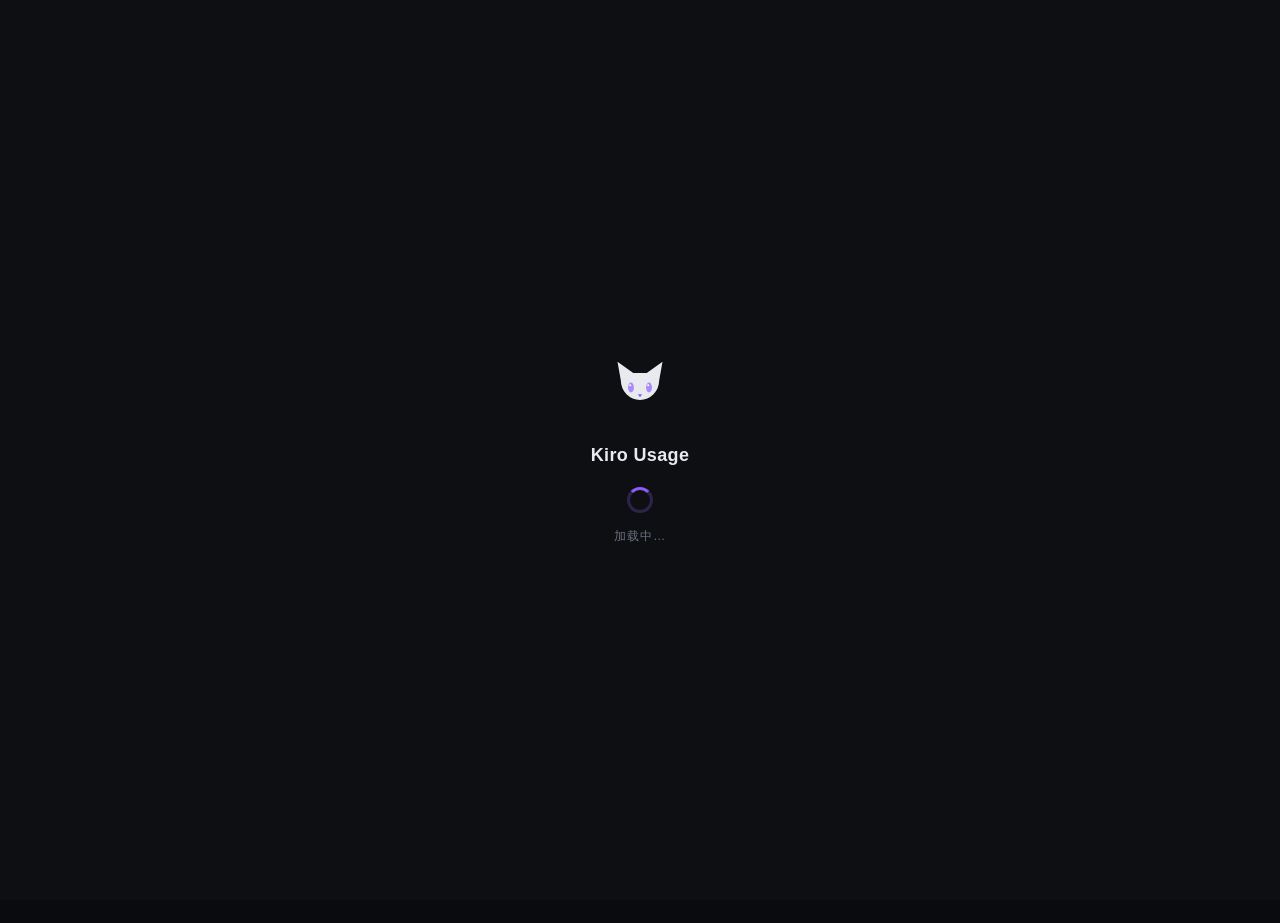
==== commit 60308f4b: "feat(ui): 启动遮罩 (黑猫 loading, 盖住加载过程) webview 加载 HTML 后立即显示 splash (黑猫脉动 + 转圈 + 加载中), 深色背景与窗口无缝; 数据 re" ====
--- a/ui/index.html
+++ b/ui/index.html
@@ -12,6 +12,25 @@
   -->
 </head>
 <body>
+
+<!-- 启动遮罩：webview 一加载 HTML 就显示 (深色, 跟窗口背景无缝), 数据 ready 后淡出。
+     盖住"骨架/图表逐个冒出来"的过程, 让启动更像一个完整的加载动画。 -->
+<div id="splash" class="splash">
+  <div class="splash-inner">
+    <svg class="splash-cat" viewBox="0 0 64 64" xmlns="http://www.w3.org/2000/svg" aria-hidden="true">
+      <path d="M15 22 L12 5 L26 15 L38 15 L52 5 L49 22 A17 17 0 1 1 15 22 Z" fill="currentColor"/>
+      <ellipse cx="24" cy="28" rx="2.6" ry="4.5" fill="#a78bfa"/>
+      <ellipse cx="40" cy="28" rx="2.6" ry="4.5" fill="#a78bfa"/>
+      <circle cx="23.3" cy="26" r="0.9" fill="#ffffff"/>
+      <circle cx="39.3" cy="26" r="0.9" fill="#ffffff"/>
+      <path d="M30 34 L34 34 L32 36.6 Z" fill="#8b5cf6"/>
+      <path d="M32 36.6 Q30 38.6 28 37.6 M32 36.6 Q34 38.6 36 37.6" stroke="currentColor" stroke-width="0.9" fill="none" opacity="0.55" stroke-linecap="round"/>
+    </svg>
+    <div class="splash-title">Kiro Usage</div>
+    <div class="splash-spinner"></div>
+    <div class="splash-hint">加载中…</div>
+  </div>
+</div>
 
 <div class="app-shell">
 
--- a/ui/style.css
+++ b/ui/style.css
@@ -1324,3 +1324,67 @@
   }
   .topbar-controls { width: 100%; }
 }
+
+/* ============================================================
+   v0.4.2: 启动遮罩 (splash) —— 盖住启动加载过程
+   ============================================================ */
+.splash {
+  position: fixed;
+  inset: 0;
+  z-index: 9999;
+  display: grid;
+  place-items: center;
+  /* 跟窗口 backgroundColor (#0E0F13) 一致, 无缝衔接 */
+  background: #0e0f13;
+  transition: opacity 0.45s ease;
+}
+/* 淡出 */
+.splash.hiding {
+  opacity: 0;
+  pointer-events: none;
+}
+/* 完全隐藏 (淡出结束后) */
+.splash.gone {
+  display: none;
+}
+
+.splash-inner {
+  display: flex;
+  flex-direction: column;
+  align-items: center;
+  gap: 14px;
+}
+.splash-cat {
+  width: 72px;
+  height: 72px;
+  color: #e8eaf0;
+  animation: splashCatPulse 1.6s ease-in-out infinite;
+}
+@keyframes splashCatPulse {
+  0%, 100% { transform: scale(1); opacity: 0.9; }
+  50% { transform: scale(1.06); opacity: 1; }
+}
+.splash-title {
+  font-size: 18px;
+  font-weight: 700;
+  letter-spacing: 0.02em;
+  color: #e8eaf0;
+}
+/* 转圈 spinner */
+.splash-spinner {
+  width: 26px;
+  height: 26px;
+  border: 3px solid rgba(139, 92, 246, 0.25);
+  border-top-color: #8b5cf6;
+  border-radius: 50%;
+  animation: splashSpin 0.8s linear infinite;
+  margin-top: 4px;
+}
+@keyframes splashSpin {
+  to { transform: rotate(360deg); }
+}
+.splash-hint {
+  font-size: 12px;
+  color: #6b7080;
+  letter-spacing: 0.1em;
+}
